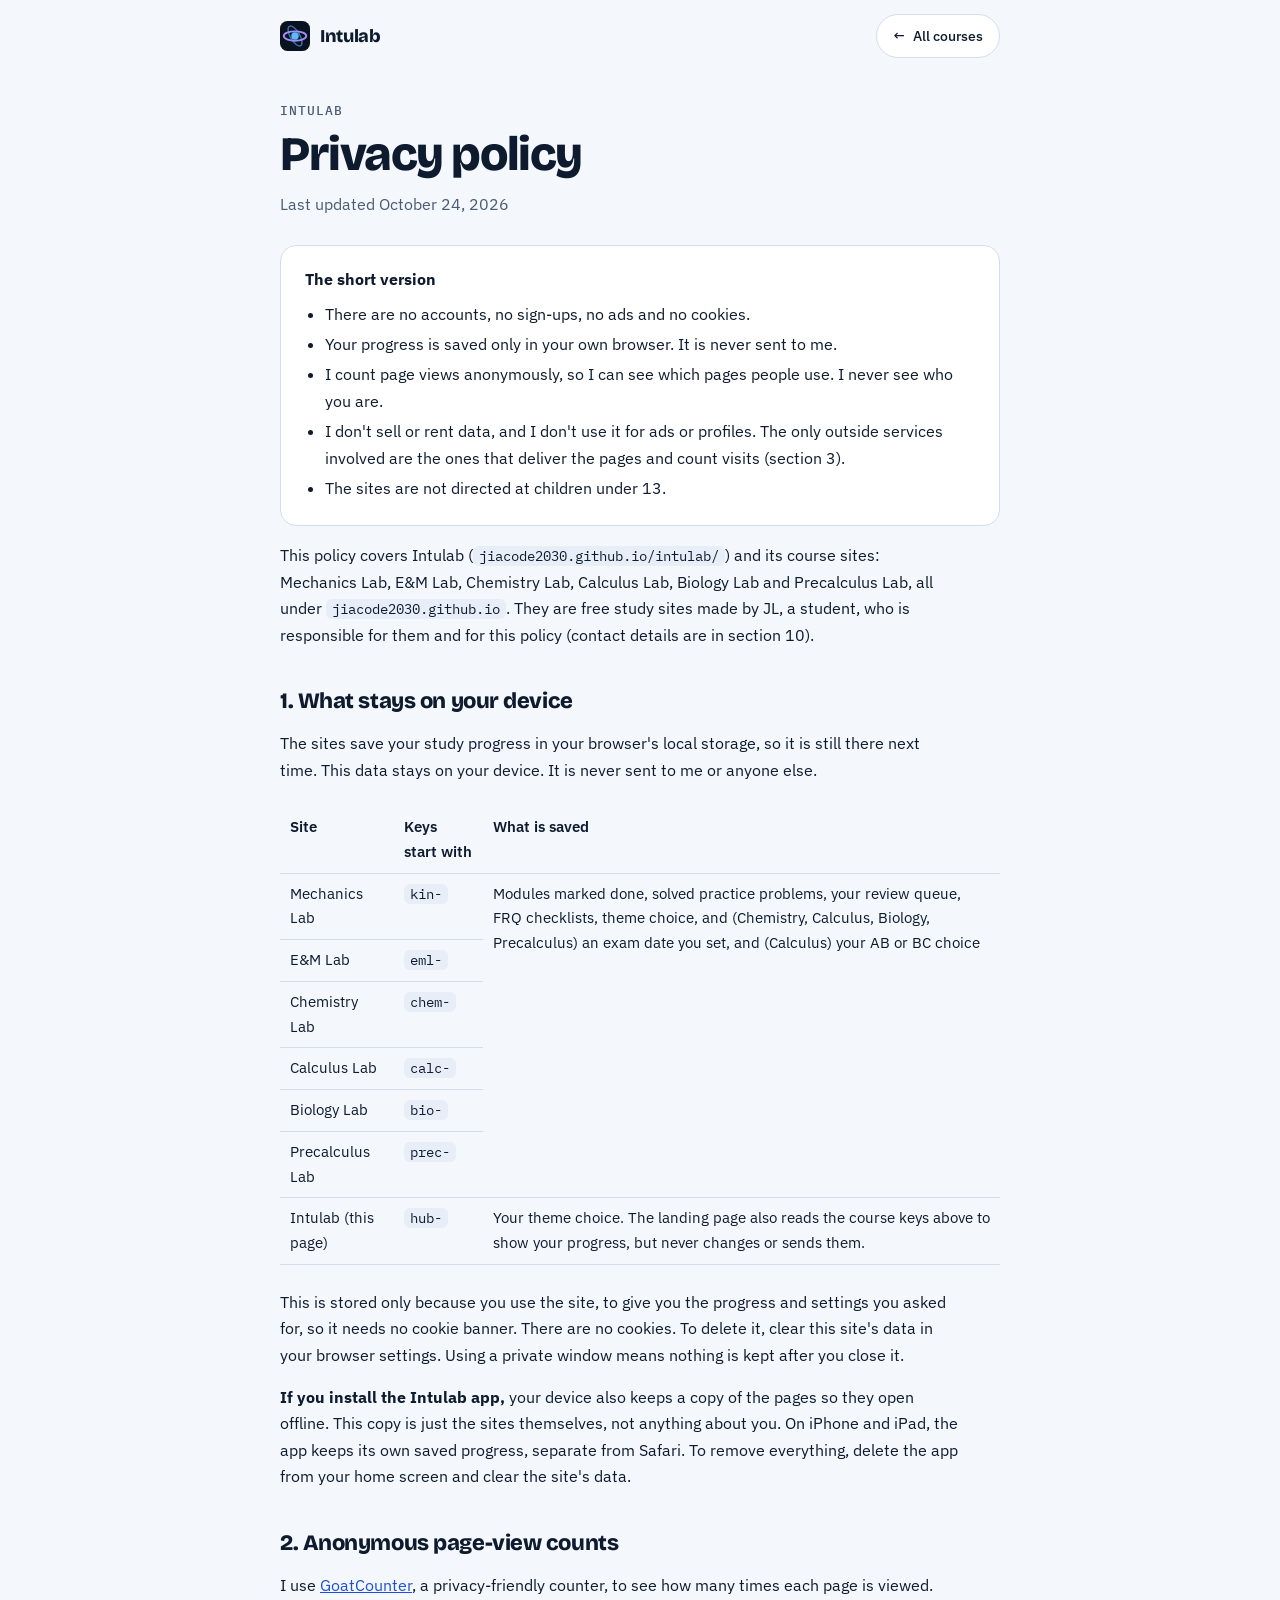
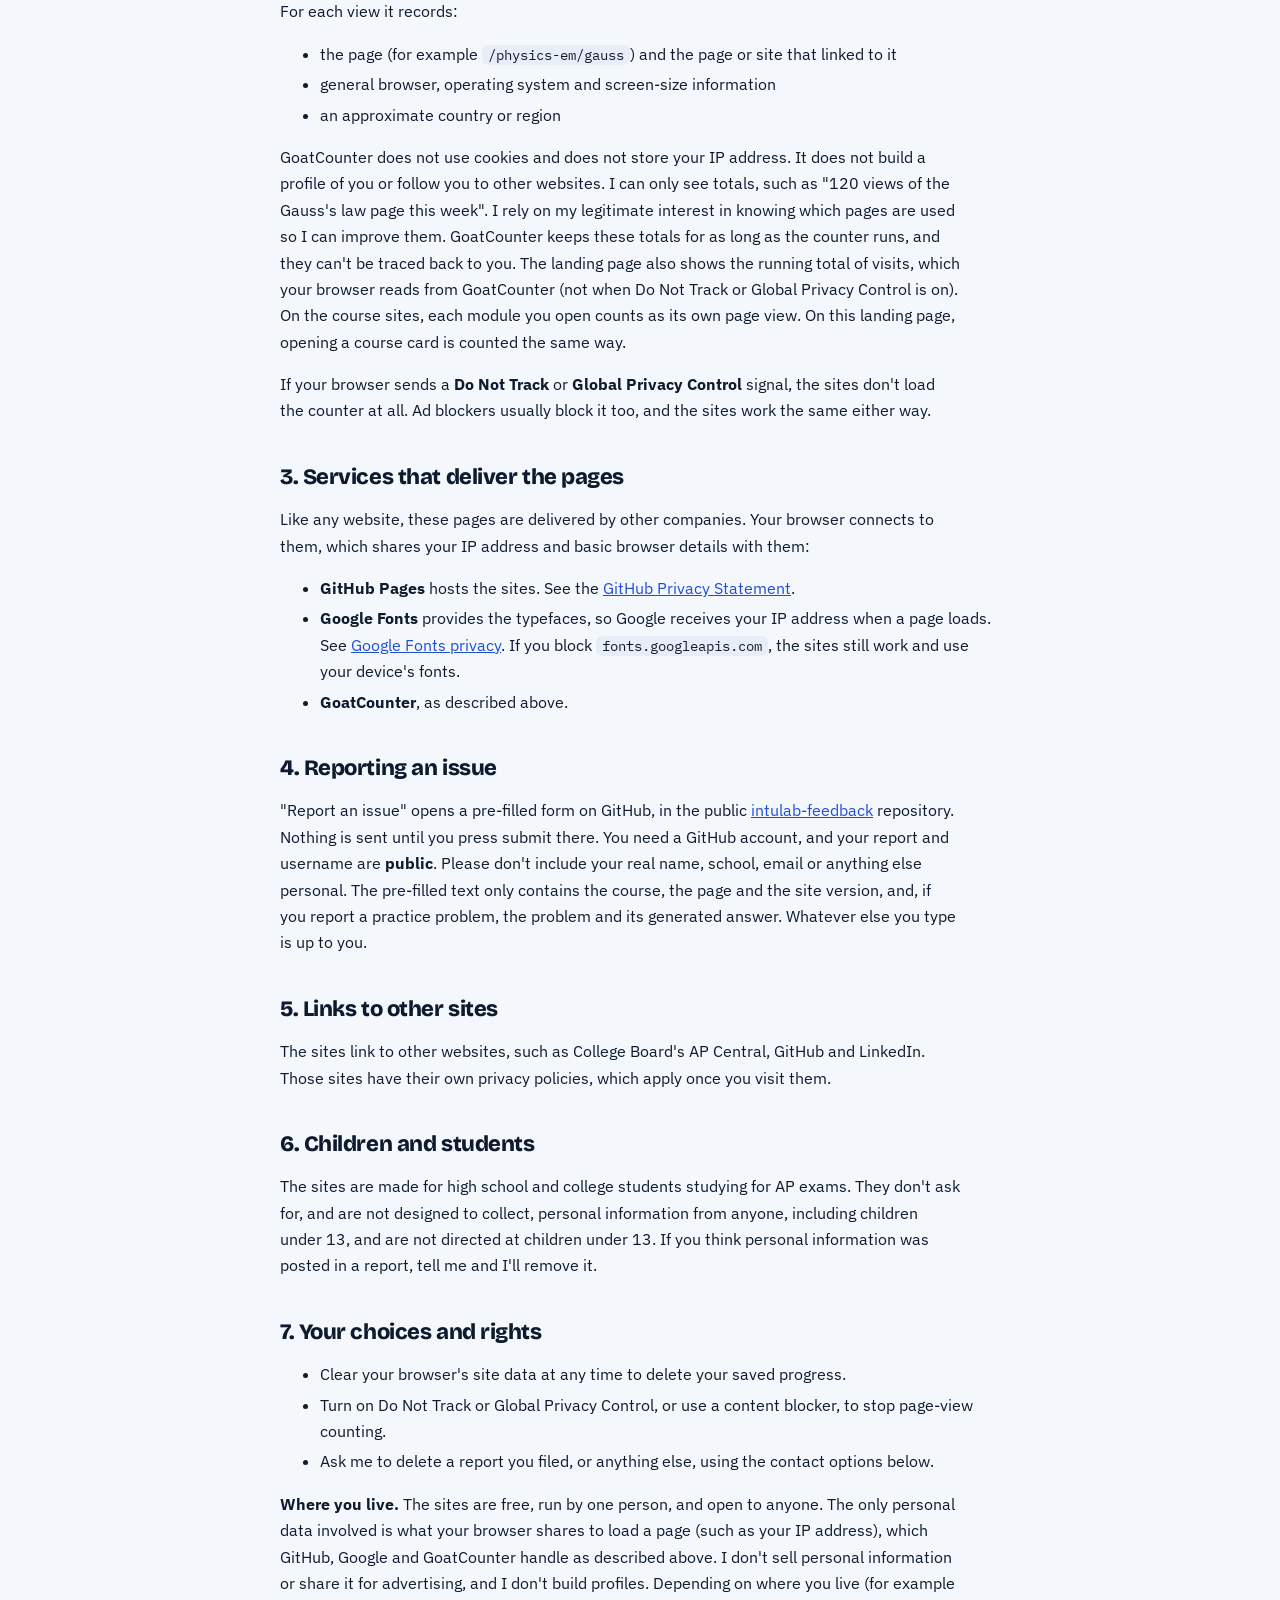
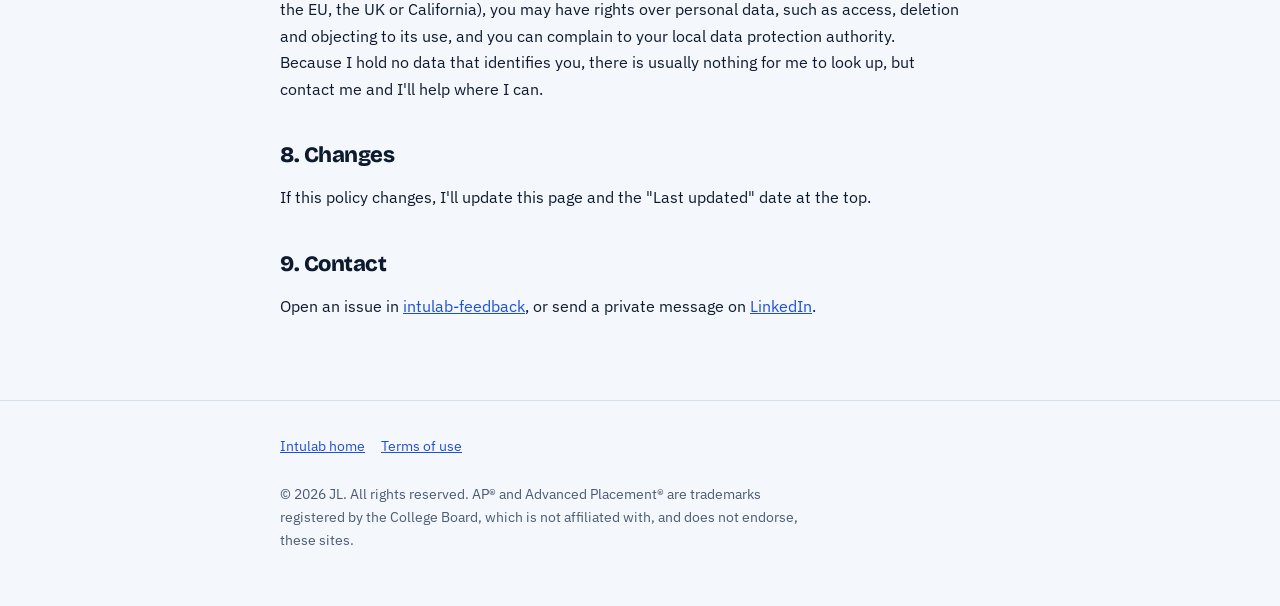
==== privacy.html @ 2ef08f92 "Privacy policy and terms: add Precalculus Lab, rights, retention, fonts note; fix heading-order test" ====
<!doctype html>
<html lang="en">
<head>
<meta charset="utf-8">
<meta name="viewport" content="width=device-width, initial-scale=1">
<title>Privacy policy · Intulab</title>
<meta name="description" content="How Intulab handles your data: no accounts, no cookies, no ads.">
<link rel="icon" href="data:image/svg+xml,%3Csvg xmlns='http://www.w3.org/2000/svg' viewBox='0 0 32 32'%3E%3Crect width='32' height='32' rx='8' fill='%230A1220'/%3E%3Ccircle cx='16' cy='16' r='4' fill='%235CB8FF'/%3E%3Cellipse cx='16' cy='16' rx='12' ry='5' fill='none' stroke='%23A78BFA' stroke-width='2'/%3E%3C/svg%3E">
<link rel="preconnect" href="https://fonts.googleapis.com">
<link rel="preconnect" href="https://fonts.gstatic.com" crossorigin>
<link rel="stylesheet" href="https://fonts.googleapis.com/css2?family=Bricolage+Grotesque:opsz,wght@12..96,800&family=IBM+Plex+Sans:wght@400;600&family=IBM+Plex+Mono:wght@500&display=swap">
<script>try{var t=localStorage.getItem('hub-theme');if(t==='light'||t==='dark')document.documentElement.setAttribute('data-theme',t);}catch(e){}</script>
<link rel="stylesheet" href="legal.css">
</head>
<body>
<header class="top"><div class="wrap">
  <a class="brand" href="./" aria-label="Intulab home">
    <svg width="30" height="30" viewBox="0 0 32 32" aria-hidden="true"><rect width="32" height="32" rx="8" fill="#0A1220"/><circle cx="16" cy="16" r="4" fill="#5CB8FF"/><ellipse cx="16" cy="16" rx="12" ry="5" fill="none" stroke="#A78BFA" stroke-width="2"/><ellipse cx="16" cy="16" rx="12" ry="5" fill="none" stroke="#5CB8FF" stroke-width="1.5" opacity=".6" transform="rotate(60 16 16)"/></svg>
    Intulab
  </a>
  <a class="back" href="./">← <span>All courses</span></a>
</div></header>

<main><div class="wrap">
  <p class="eyebrow">Intulab</p>
  <h1>Privacy policy</h1>
  <p class="updated">Last updated October 24, 2026</p>

  <div class="summary">
    <strong>The short version</strong>
    <ul>
      <li>There are no accounts, no sign-ups, no ads and no cookies.</li>
      <li>Your progress is saved only in your own browser. It is never sent to me.</li>
      <li>I count page views anonymously, so I can see which pages people use. I never see who you are.</li>
      <li>I don't sell or rent data, and I don't use it for ads or profiles. The only outside services involved are the ones that deliver the pages and count visits (section 3).</li>
      <li>The sites are not directed at children under 13.</li>
    </ul>
  </div>

  <p>This policy covers Intulab (<code>jiacode2030.github.io/intulab/</code>) and its course sites: Mechanics Lab, E&amp;M Lab, Chemistry Lab, Calculus Lab, Biology Lab and Precalculus Lab, all under <code>jiacode2030.github.io</code>. They are free study sites made by JL, a student, who is responsible for them and for this policy (contact details are in section 10).</p>

  <h2>1. What stays on your device</h2>
  <p>The sites save your study progress in your browser's local storage, so it is still there next time. This data stays on your device. It is never sent to me or anyone else.</p>
  <div class="tw"><table>
    <tr><th>Site</th><th>Keys start with</th><th>What is saved</th></tr>
    <tr><td>Mechanics Lab</td><td><code>kin-</code></td><td rowspan="6">Modules marked done, solved practice problems, your review queue, FRQ checklists, theme choice, and (Chemistry, Calculus, Biology, Precalculus) an exam date you set, and (Calculus) your AB or BC choice</td></tr>
    <tr><td>E&amp;M Lab</td><td><code>eml-</code></td></tr>
    <tr><td>Chemistry Lab</td><td><code>chem-</code></td></tr>
    <tr><td>Calculus Lab</td><td><code>calc-</code></td></tr>
    <tr><td>Biology Lab</td><td><code>bio-</code></td></tr>
    <tr><td>Precalculus Lab</td><td><code>prec-</code></td></tr>
    <tr><td>Intulab (this page)</td><td><code>hub-</code></td><td>Your theme choice. The landing page also reads the course keys above to show your progress, but never changes or sends them.</td></tr>
  </table></div>
  <p>This is stored only because you use the site, to give you the progress and settings you asked for, so it needs no cookie banner. There are no cookies. To delete it, clear this site's data in your browser settings. Using a private window means nothing is kept after you close it.</p>
  <p><strong>If you install the Intulab app,</strong> your device also keeps a copy of the pages so they open offline. This copy is just the sites themselves, not anything about you. On iPhone and iPad, the app keeps its own saved progress, separate from Safari. To remove everything, delete the app from your home screen and clear the site's data.</p>

  <h2>2. Anonymous page-view counts</h2>
  <p>I use <a href="https://www.goatcounter.com" rel="noopener">GoatCounter</a>, a privacy-friendly counter, to see how many times each page is viewed. For each view it records:</p>
  <ul>
    <li>the page (for example <code>/physics-em/gauss</code>) and the page or site that linked to it</li>
    <li>general browser, operating system and screen-size information</li>
    <li>an approximate country or region</li>
  </ul>
  <p>GoatCounter does not use cookies and does not store your IP address. It does not build a profile of you or follow you to other websites. I can only see totals, such as "120 views of the Gauss's law page this week". I rely on my legitimate interest in knowing which pages are used so I can improve them. GoatCounter keeps these totals for as long as the counter runs, and they can't be traced back to you. The landing page also shows the running total of visits, which your browser reads from GoatCounter (not when Do Not Track or Global Privacy Control is on). On the course sites, each module you open counts as its own page view. On this landing page, opening a course card is counted the same way.</p>
  <p>If your browser sends a <strong>Do Not Track</strong> or <strong>Global Privacy Control</strong> signal, the sites don't load the counter at all. Ad blockers usually block it too, and the sites work the same either way.</p>

  <h2>3. Services that deliver the pages</h2>
  <p>Like any website, these pages are delivered by other companies. Your browser connects to them, which shares your IP address and basic browser details with them:</p>
  <ul>
    <li><strong>GitHub Pages</strong> hosts the sites. See the <a href="https://docs.github.com/en/site-policy/privacy-policies/github-general-privacy-statement" rel="noopener">GitHub Privacy Statement</a>.</li>
    <li><strong>Google Fonts</strong> provides the typefaces, so Google receives your IP address when a page loads. See <a href="https://developers.google.com/fonts/faq/privacy" rel="noopener">Google Fonts privacy</a>. If you block <code>fonts.googleapis.com</code>, the sites still work and use your device's fonts.</li>
    <li><strong>GoatCounter</strong>, as described above.</li>
  </ul>

  <h2>4. Reporting an issue</h2>
  <p>"Report an issue" opens a pre-filled form on GitHub, in the public <a href="https://github.com/jiacode2030/intulab-feedback" rel="noopener">intulab-feedback</a> repository. Nothing is sent until you press submit there. You need a GitHub account, and your report and username are <strong>public</strong>. Please don't include your real name, school, email or anything else personal. The pre-filled text only contains the course, the page and the site version, and, if you report a practice problem, the problem and its generated answer. Whatever else you type is up to you.</p>

  <h2>5. Links to other sites</h2>
  <p>The sites link to other websites, such as College Board's AP Central, GitHub and LinkedIn. Those sites have their own privacy policies, which apply once you visit them.</p>

  <h2>6. Children and students</h2>
  <p>The sites are made for high school and college students studying for AP exams. They don't ask for, and are not designed to collect, personal information from anyone, including children under 13, and are not directed at children under 13. If you think personal information was posted in a report, tell me and I'll remove it.</p>

  <h2>7. Your choices and rights</h2>
  <ul>
    <li>Clear your browser's site data at any time to delete your saved progress.</li>
    <li>Turn on Do Not Track or Global Privacy Control, or use a content blocker, to stop page-view counting.</li>
    <li>Ask me to delete a report you filed, or anything else, using the contact options below.</li>
  </ul>
  <p><strong>Where you live.</strong> The sites are free, run by one person, and open to anyone. The only personal data involved is what your browser shares to load a page (such as your IP address), which GitHub, Google and GoatCounter handle as described above. I don't sell personal information or share it for advertising, and I don't build profiles. Depending on where you live (for example the EU, the UK or California), you may have rights over personal data, such as access, deletion and objecting to its use, and you can complain to your local data protection authority. Because I hold no data that identifies you, there is usually nothing for me to look up, but contact me and I'll help where I can.</p>

  <h2>8. Changes</h2>
  <p>If this policy changes, I'll update this page and the "Last updated" date at the top.</p>

  <h2>9. Contact</h2>
  <p>Open an issue in <a href="https://github.com/jiacode2030/intulab-feedback/issues/new/choose" rel="noopener">intulab-feedback</a>, or send a private message on <a href="https://www.linkedin.com/in/jiarui-li2030" rel="noopener">LinkedIn</a>.</p>
</div></main>

<footer><div class="wrap">
  <a href="./">Intulab home</a><a href="terms.html">Terms of use</a>
  <p>© 2026 JL. All rights reserved. AP® and Advanced Placement® are trademarks registered by the College Board, which is not affiliated with, and does not endorse, these sites.</p>
</div></footer>
</body>
</html>
---- legal.css ----
/* Shared styles for privacy.html and terms.html (same tokens as index.html). */
:root{
  --bg:#F4F7FC; --surface:#FFFFFF; --sunk:#E8EEF7; --ink:#0E1B2E; --muted:#4A5B73; --line:#D4DEEB;
  --brand:#1F4FD6; --focus:#1F4FD6;
  --f-display:"Bricolage Grotesque","Avenir Next",system-ui,sans-serif;
  --f-body:"IBM Plex Sans",system-ui,-apple-system,"Segoe UI",sans-serif;
  --f-mono:"IBM Plex Mono",ui-monospace,"SF Mono",Menlo,monospace;
  color-scheme:light;
}
@media (prefers-color-scheme: dark){
  :root:not([data-theme="light"]){
    --bg:#0A1220; --surface:#101A2C; --sunk:#16223A; --ink:#E4ECF7; --muted:#9AACC5; --line:#22324D;
    --brand:#5CB8FF; --focus:#7CC7FF; color-scheme:dark;
  }
}
:root[data-theme="dark"]{
  --bg:#0A1220; --surface:#101A2C; --sunk:#16223A; --ink:#E4ECF7; --muted:#9AACC5; --line:#22324D;
  --brand:#5CB8FF; --focus:#7CC7FF; color-scheme:dark;
}
*,*::before,*::after{box-sizing:border-box}
html{-webkit-text-size-adjust:100%}
body{margin:0;background:var(--bg);color:var(--ink);font:16px/1.65 var(--f-body);overflow-x:hidden}
:focus-visible{outline:3px solid var(--focus);outline-offset:3px;border-radius:6px}
.wrap{max-width:760px;margin:0 auto;padding:0 20px}
.top .wrap{display:flex;align-items:center;justify-content:space-between;gap:12px;min-height:72px}
.brand{display:flex;align-items:center;gap:10px;font:800 18px/1 var(--f-display);letter-spacing:-.02em;text-decoration:none;color:inherit;min-height:44px}
.back{display:inline-flex;align-items:center;gap:8px;min-height:44px;padding:0 16px;border:1px solid var(--line);border-radius:999px;background:var(--surface);color:var(--ink);font:500 14px/1 var(--f-body);text-decoration:none}
.back:hover{border-color:var(--brand)}
main{padding:32px 0 64px}
.eyebrow{font:500 12.5px/1 var(--f-mono);letter-spacing:.08em;text-transform:uppercase;color:var(--muted);margin:0 0 12px}
h1{font:800 clamp(34px,6vw,48px)/1.05 var(--f-display);letter-spacing:-.03em;margin:0 0 12px}
h2{font:800 22px/1.2 var(--f-display);letter-spacing:-.02em;margin:40px 0 8px}
.updated{color:var(--muted);margin:0 0 28px}
.summary{background:var(--surface);border:1px solid var(--line);border-radius:16px;padding:20px 24px;margin:0 0 8px}
.summary ul{margin:8px 0 0;padding-left:20px}
p,li{max-width:68ch}
li{margin:4px 0}
a{color:var(--brand)}
code{font:14px var(--f-mono);background:var(--sunk);padding:1px 6px;border-radius:6px}
table{border-collapse:collapse;width:100%;font-size:15px;margin:8px 0}
th,td{text-align:left;padding:8px 10px;border-bottom:1px solid var(--line);vertical-align:top}
th{font-weight:600}
.tw{overflow-x:auto}
footer{border-top:1px solid var(--line);padding:24px 0 40px;color:var(--muted);font-size:14px}
footer a{display:inline-flex;align-items:center;min-height:44px;margin-right:16px}
@media (max-width:560px){.wrap{padding:0 16px}.back span{display:none}}
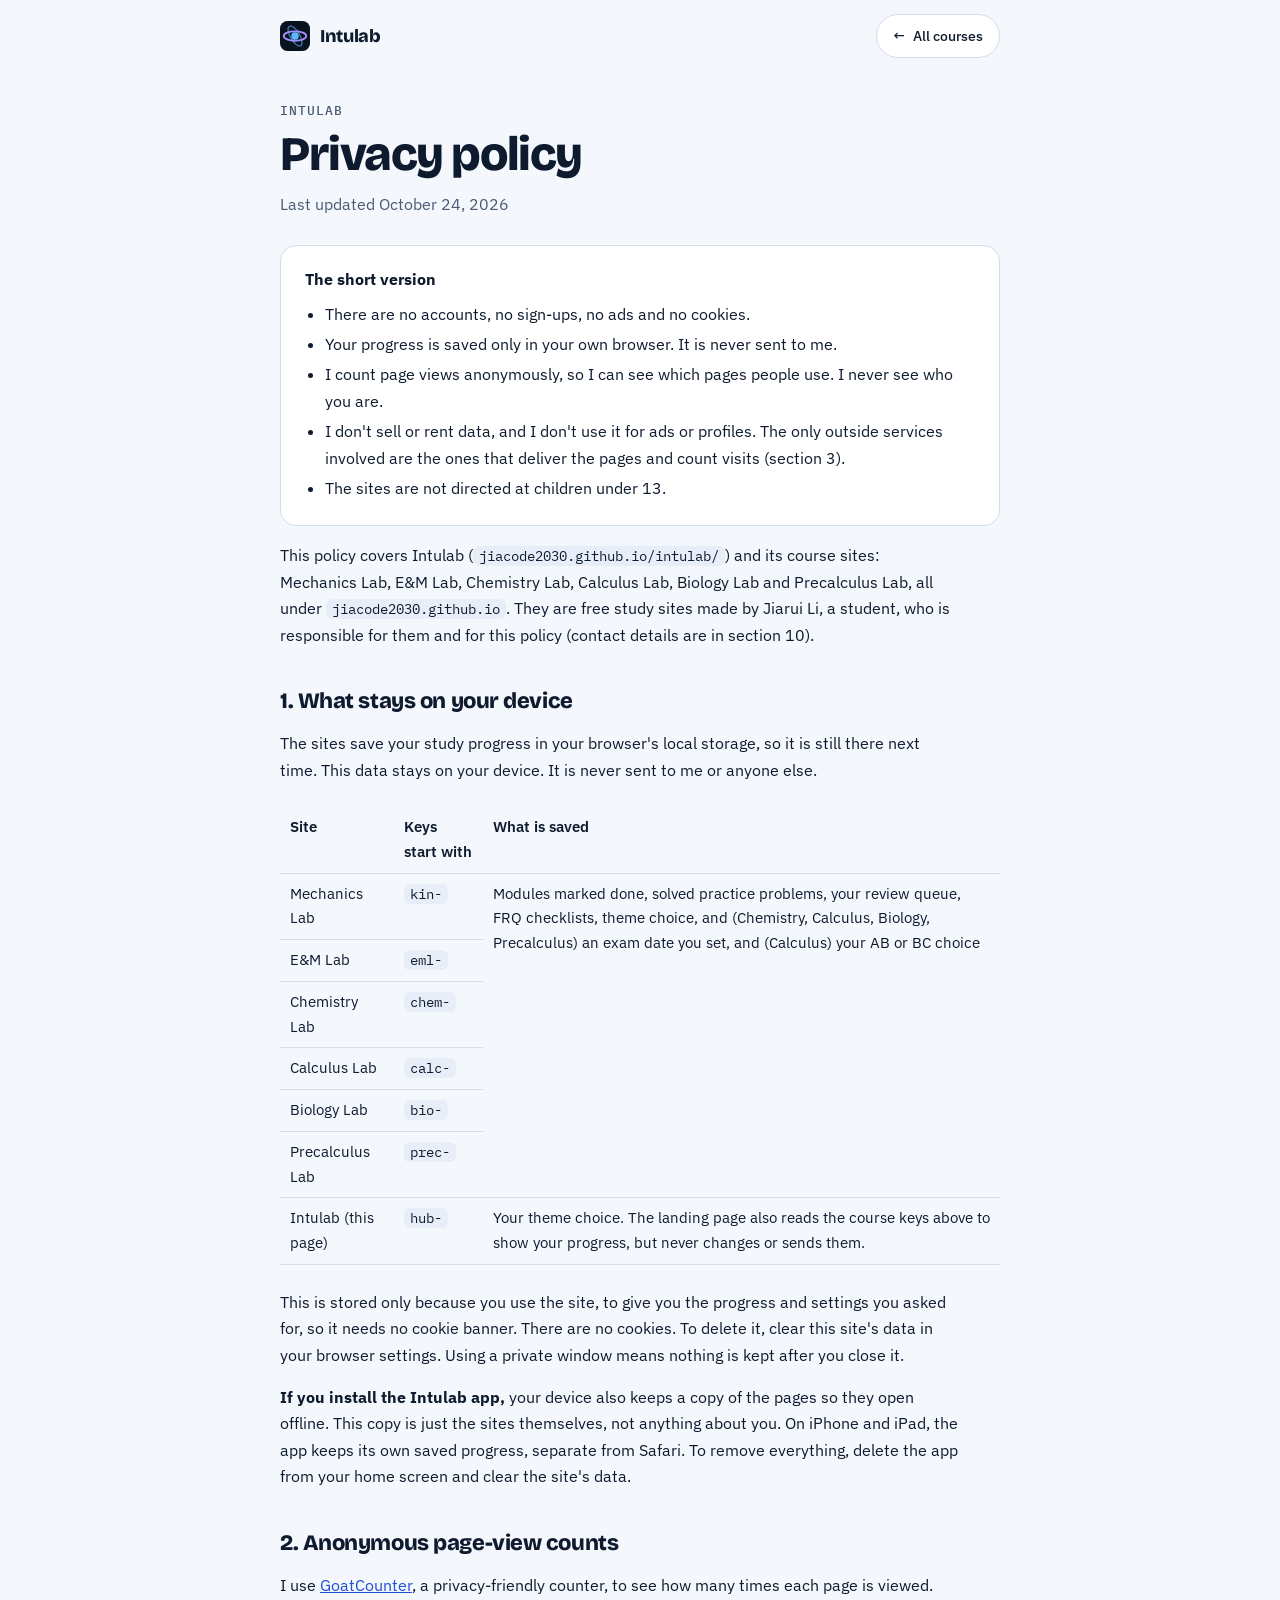
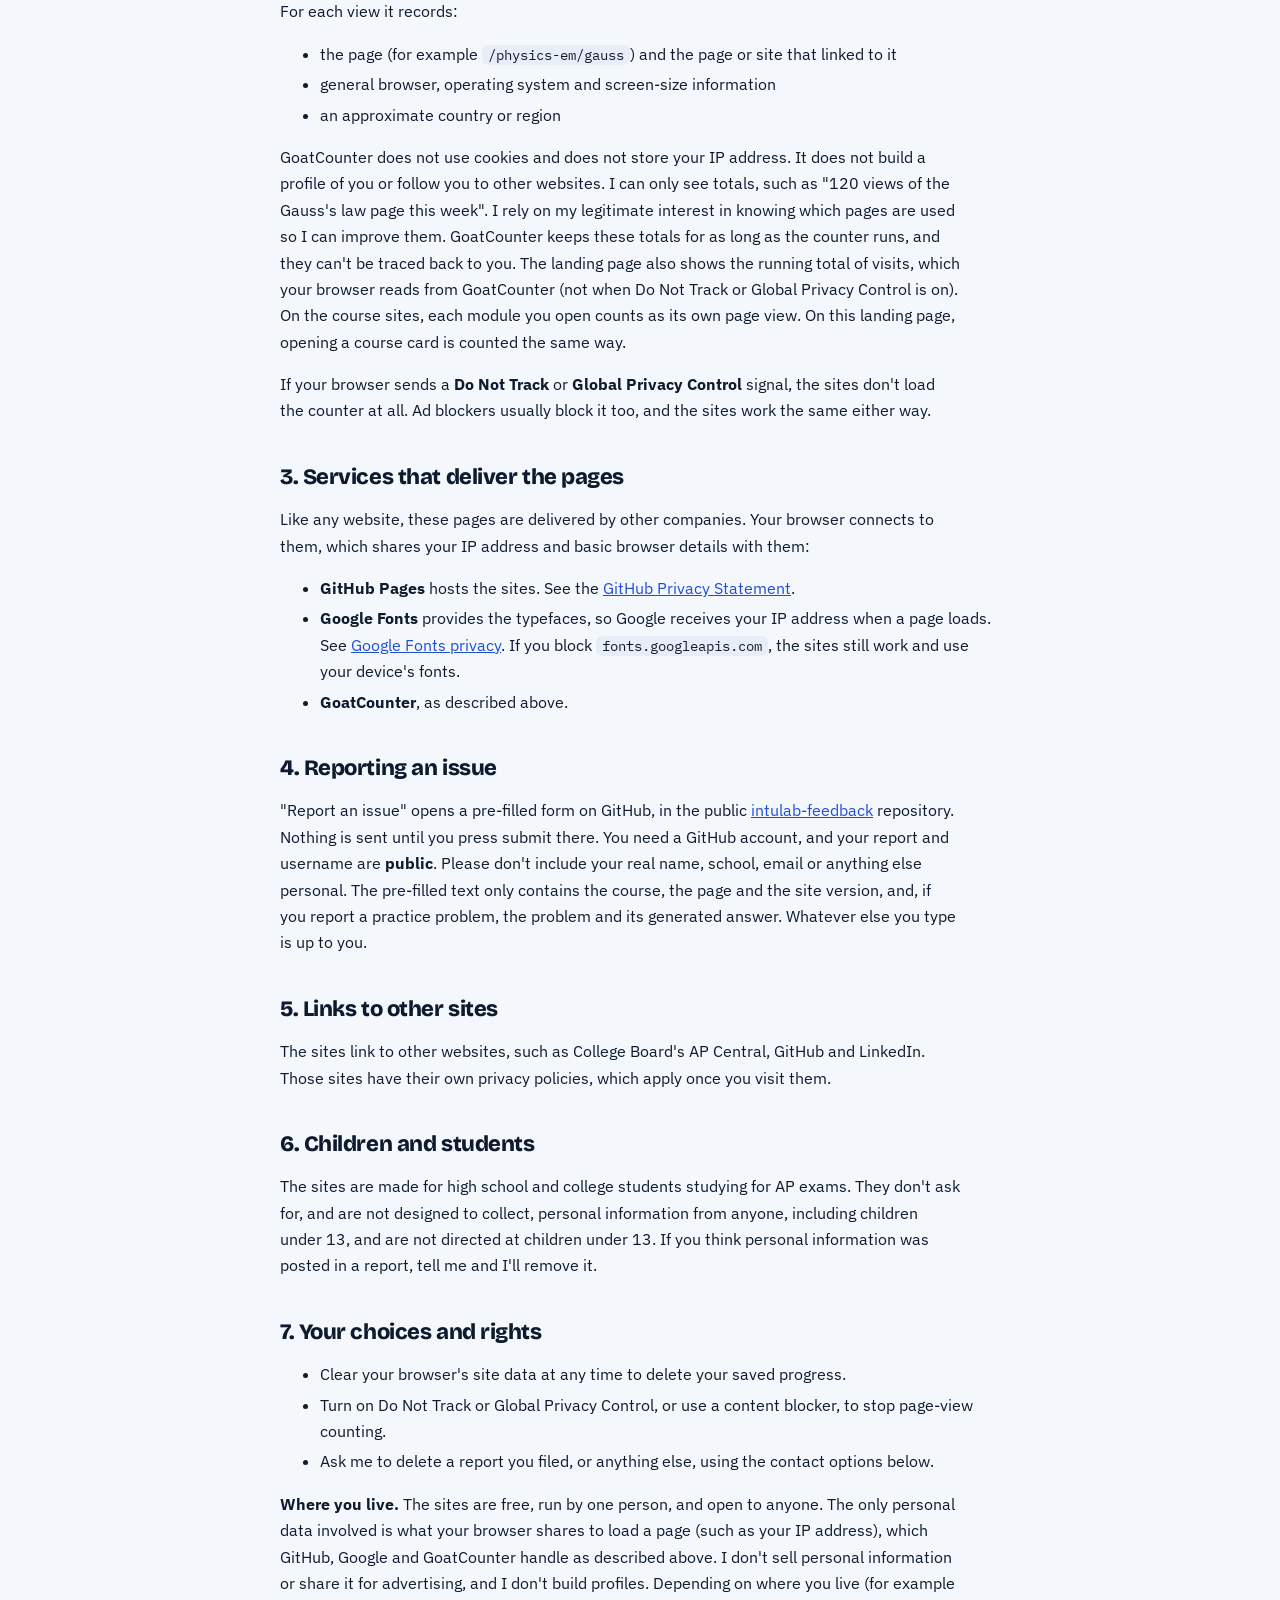
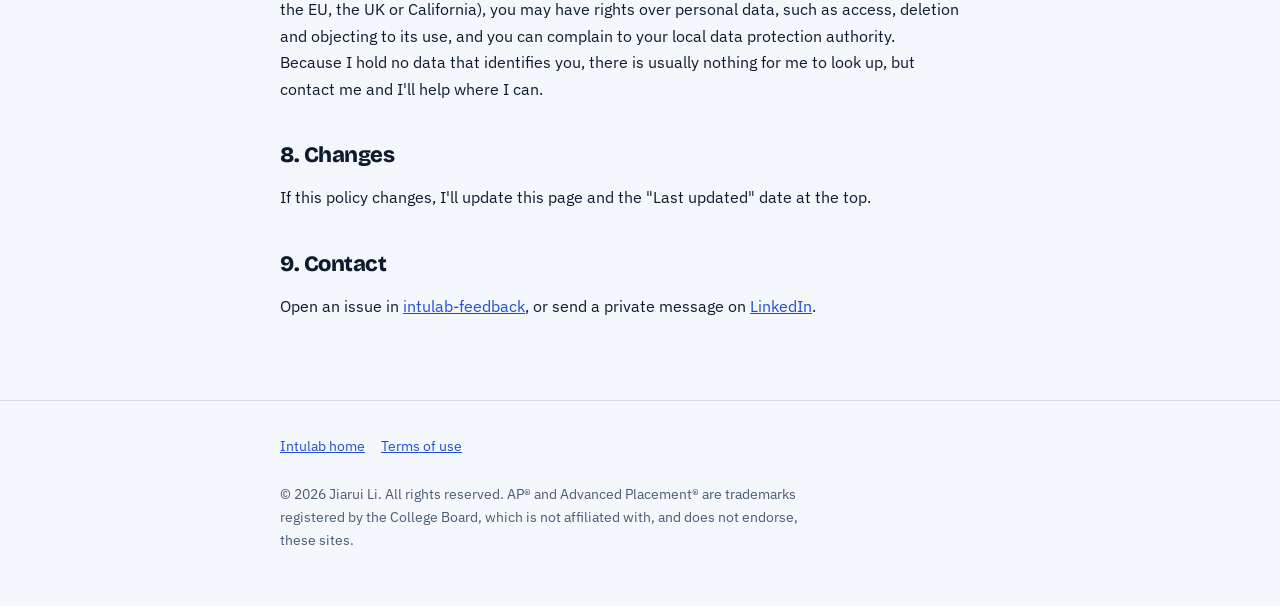
==== commit bc24b23f: "Credit line: Built by Jiarui Li · Princeton Class of 2030 · a student project Use the full name in t" ====
--- a/privacy.html
+++ b/privacy.html
@@ -37,7 +37,7 @@
     </ul>
   </div>
 
-  <p>This policy covers Intulab (<code>jiacode2030.github.io/intulab/</code>) and its course sites: Mechanics Lab, E&amp;M Lab, Chemistry Lab, Calculus Lab, Biology Lab and Precalculus Lab, all under <code>jiacode2030.github.io</code>. They are free study sites made by JL, a student, who is responsible for them and for this policy (contact details are in section 10).</p>
+  <p>This policy covers Intulab (<code>jiacode2030.github.io/intulab/</code>) and its course sites: Mechanics Lab, E&amp;M Lab, Chemistry Lab, Calculus Lab, Biology Lab and Precalculus Lab, all under <code>jiacode2030.github.io</code>. They are free study sites made by Jiarui Li, a student, who is responsible for them and for this policy (contact details are in section 10).</p>
 
   <h2>1. What stays on your device</h2>
   <p>The sites save your study progress in your browser's local storage, so it is still there next time. This data stays on your device. It is never sent to me or anyone else.</p>
@@ -98,7 +98,7 @@
 
 <footer><div class="wrap">
   <a href="./">Intulab home</a><a href="terms.html">Terms of use</a>
-  <p>© 2026 JL. All rights reserved. AP® and Advanced Placement® are trademarks registered by the College Board, which is not affiliated with, and does not endorse, these sites.</p>
+  <p>© 2026 Jiarui Li. All rights reserved. AP® and Advanced Placement® are trademarks registered by the College Board, which is not affiliated with, and does not endorse, these sites.</p>
 </div></footer>
 </body>
 </html>
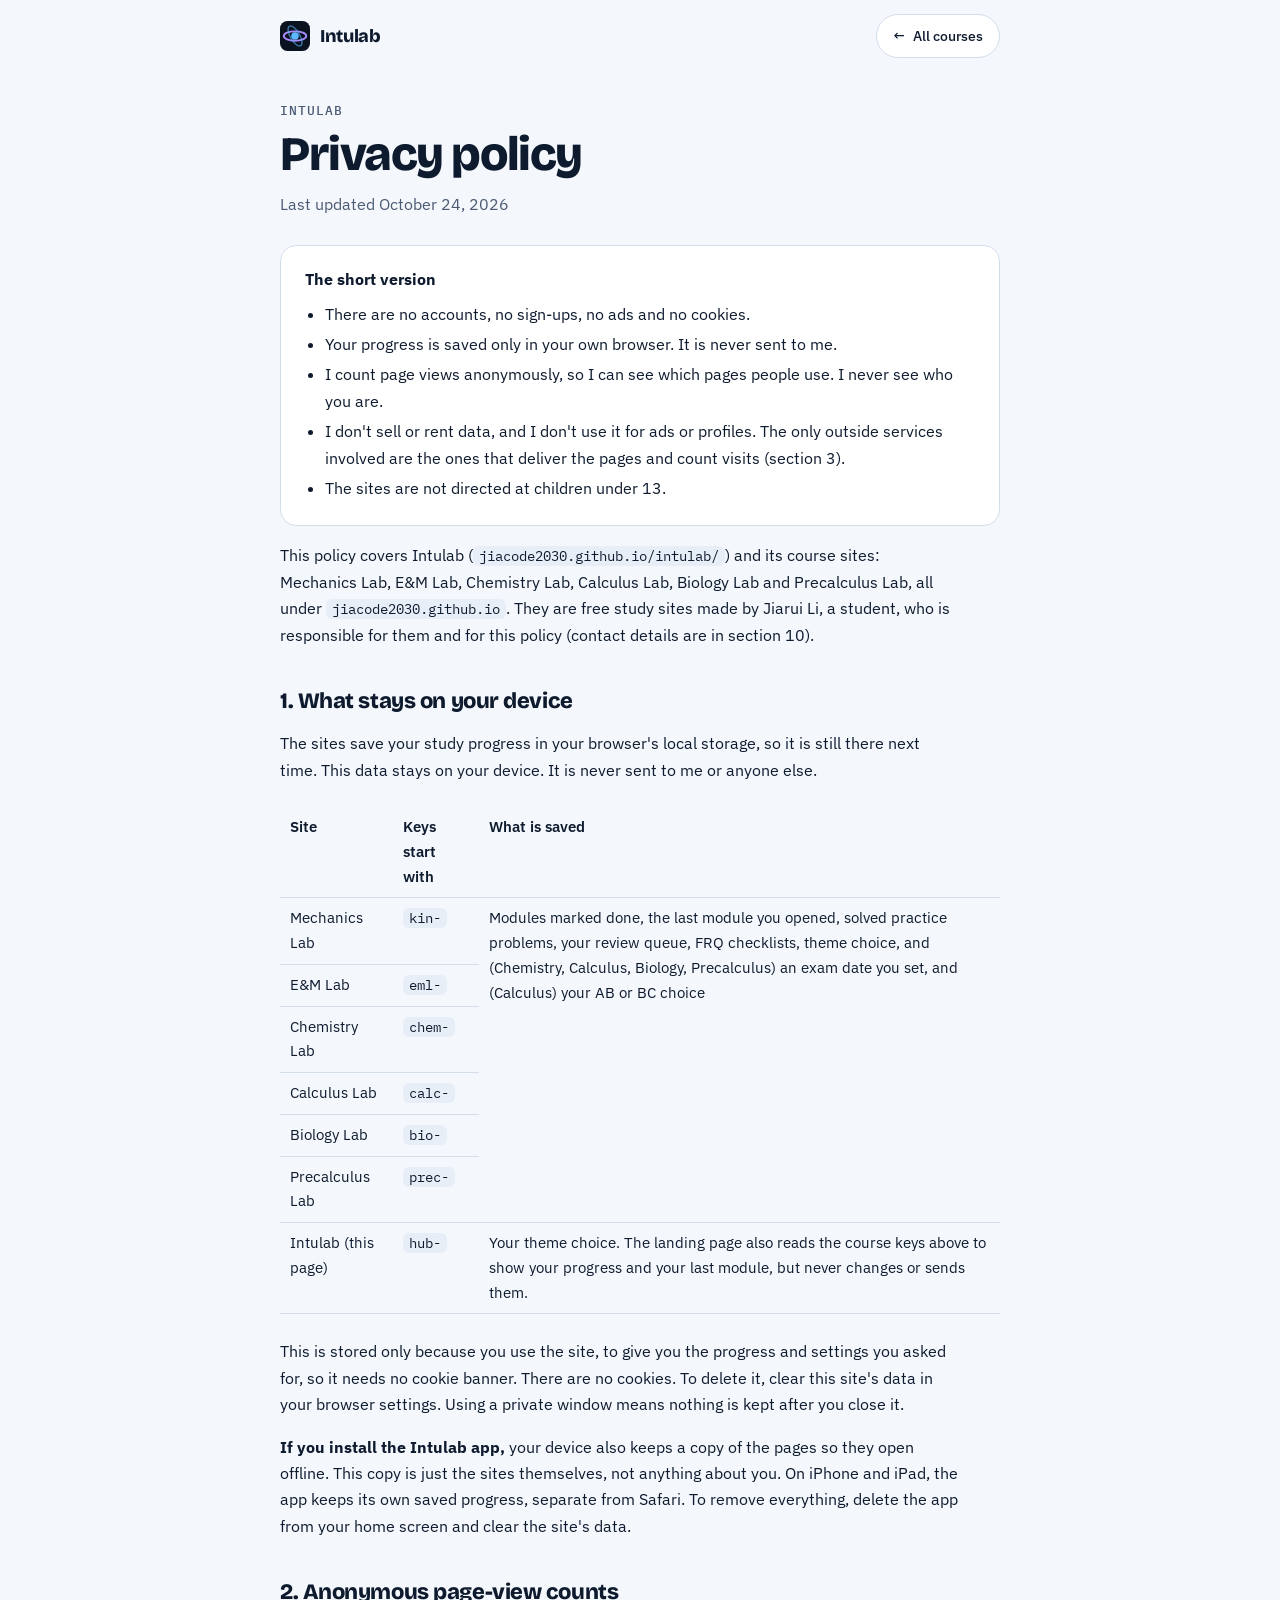
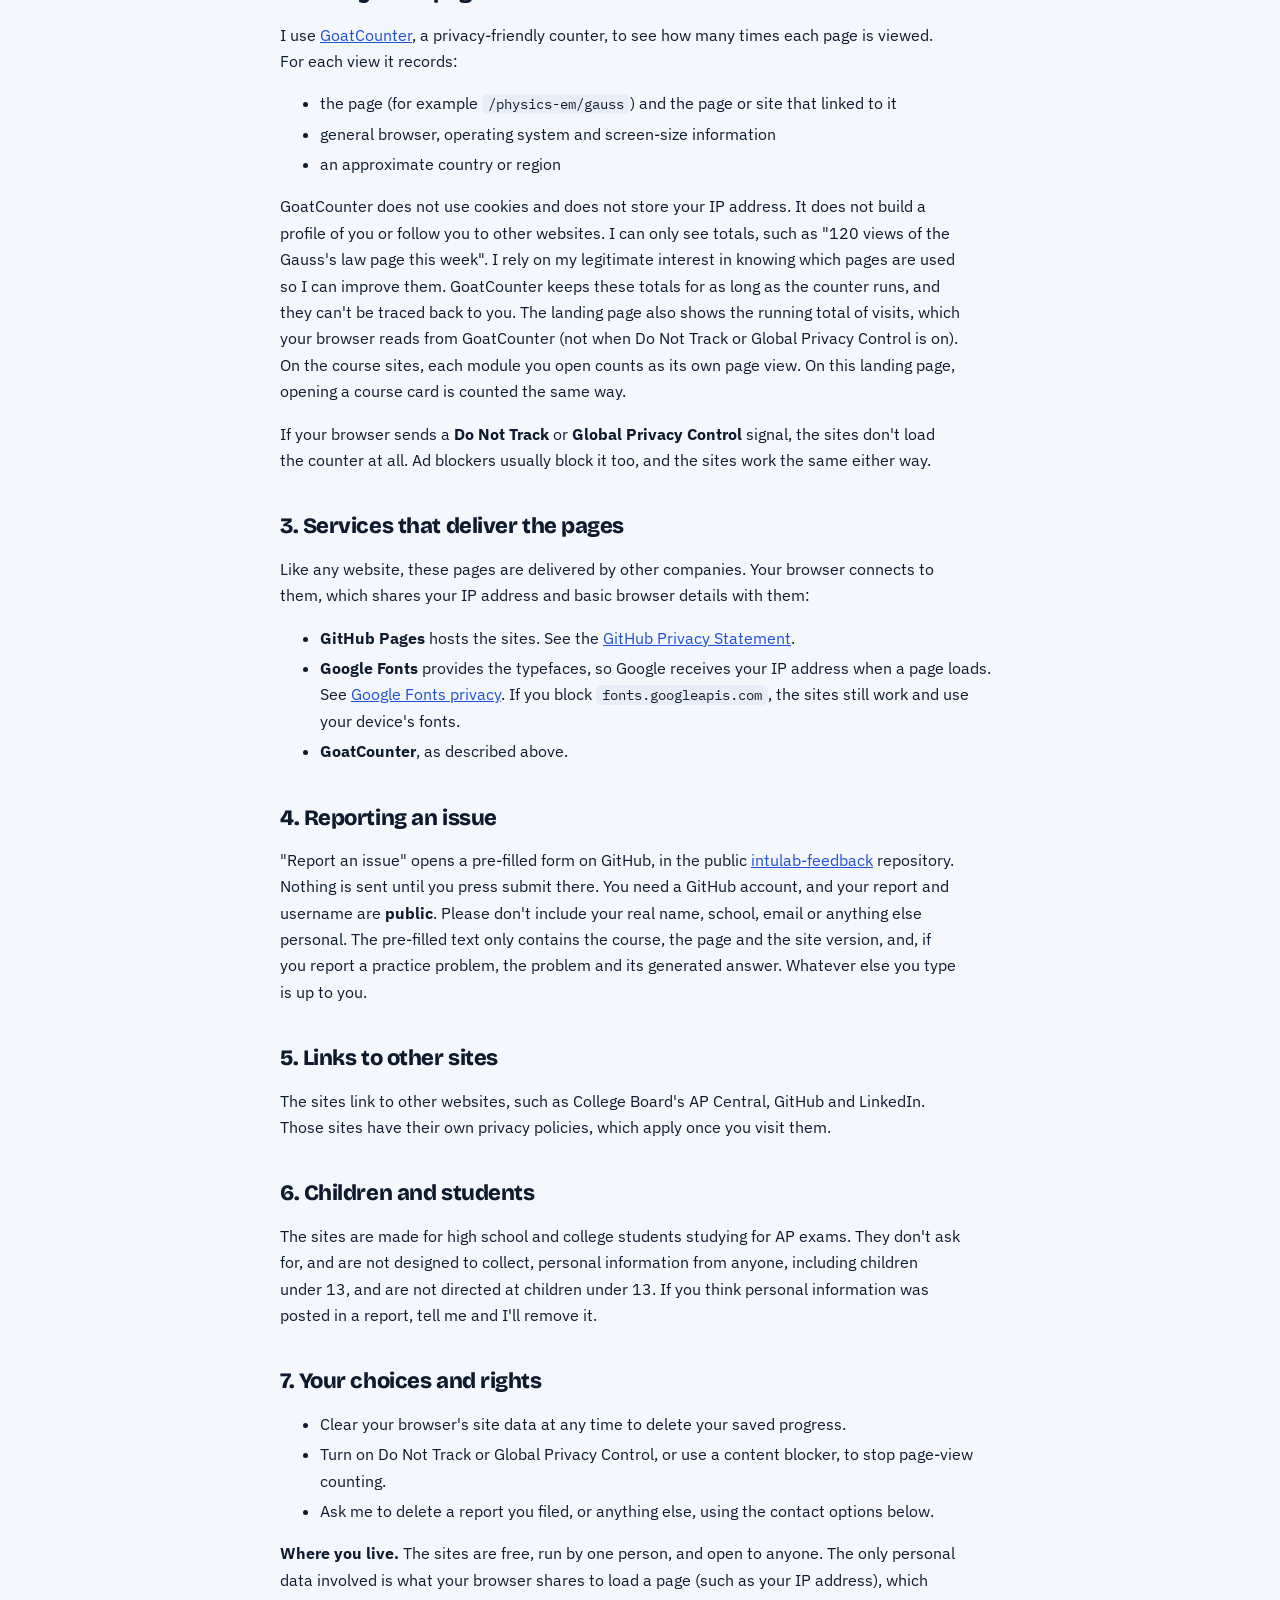
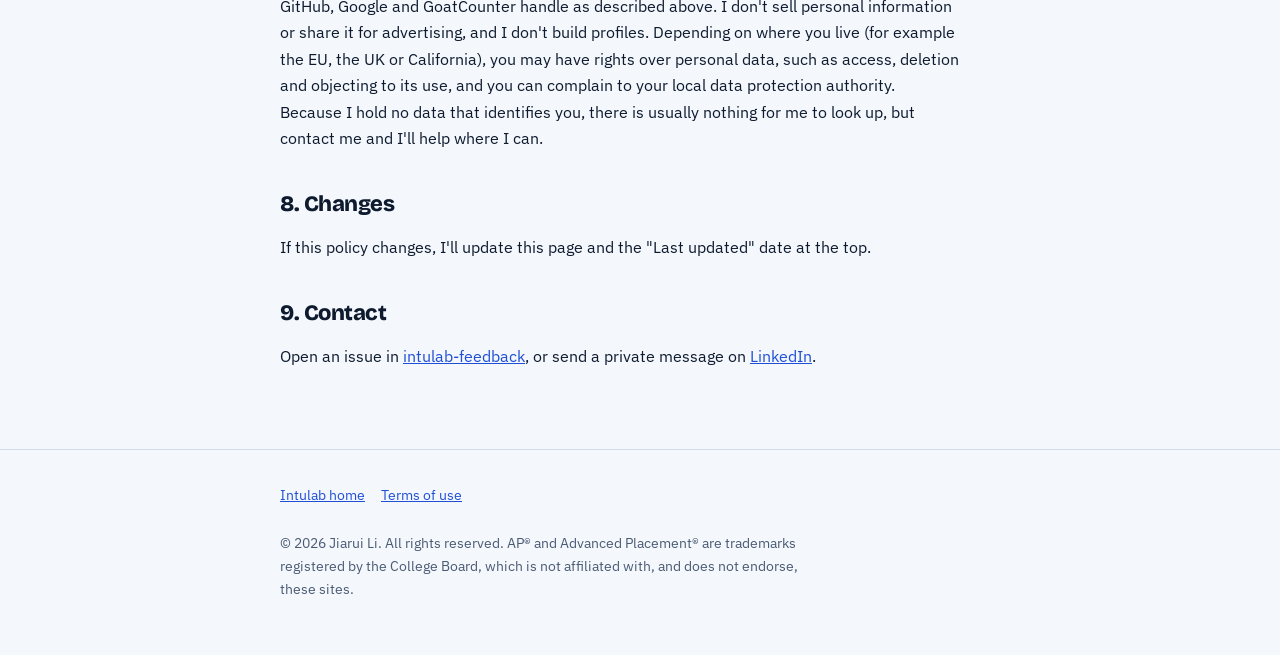
==== commit a38411e3: "UX pack: Continue button, demo before fine print on phones, quiet Reference button, reading progress" ====
--- a/privacy.html
+++ b/privacy.html
@@ -43,13 +43,13 @@
   <p>The sites save your study progress in your browser's local storage, so it is still there next time. This data stays on your device. It is never sent to me or anyone else.</p>
   <div class="tw"><table>
     <tr><th>Site</th><th>Keys start with</th><th>What is saved</th></tr>
-    <tr><td>Mechanics Lab</td><td><code>kin-</code></td><td rowspan="6">Modules marked done, solved practice problems, your review queue, FRQ checklists, theme choice, and (Chemistry, Calculus, Biology, Precalculus) an exam date you set, and (Calculus) your AB or BC choice</td></tr>
+    <tr><td>Mechanics Lab</td><td><code>kin-</code></td><td rowspan="6">Modules marked done, the last module you opened, solved practice problems, your review queue, FRQ checklists, theme choice, and (Chemistry, Calculus, Biology, Precalculus) an exam date you set, and (Calculus) your AB or BC choice</td></tr>
     <tr><td>E&amp;M Lab</td><td><code>eml-</code></td></tr>
     <tr><td>Chemistry Lab</td><td><code>chem-</code></td></tr>
     <tr><td>Calculus Lab</td><td><code>calc-</code></td></tr>
     <tr><td>Biology Lab</td><td><code>bio-</code></td></tr>
     <tr><td>Precalculus Lab</td><td><code>prec-</code></td></tr>
-    <tr><td>Intulab (this page)</td><td><code>hub-</code></td><td>Your theme choice. The landing page also reads the course keys above to show your progress, but never changes or sends them.</td></tr>
+    <tr><td>Intulab (this page)</td><td><code>hub-</code></td><td>Your theme choice. The landing page also reads the course keys above to show your progress and your last module, but never changes or sends them.</td></tr>
   </table></div>
   <p>This is stored only because you use the site, to give you the progress and settings you asked for, so it needs no cookie banner. There are no cookies. To delete it, clear this site's data in your browser settings. Using a private window means nothing is kept after you close it.</p>
   <p><strong>If you install the Intulab app,</strong> your device also keeps a copy of the pages so they open offline. This copy is just the sites themselves, not anything about you. On iPhone and iPad, the app keeps its own saved progress, separate from Safari. To remove everything, delete the app from your home screen and clear the site's data.</p>
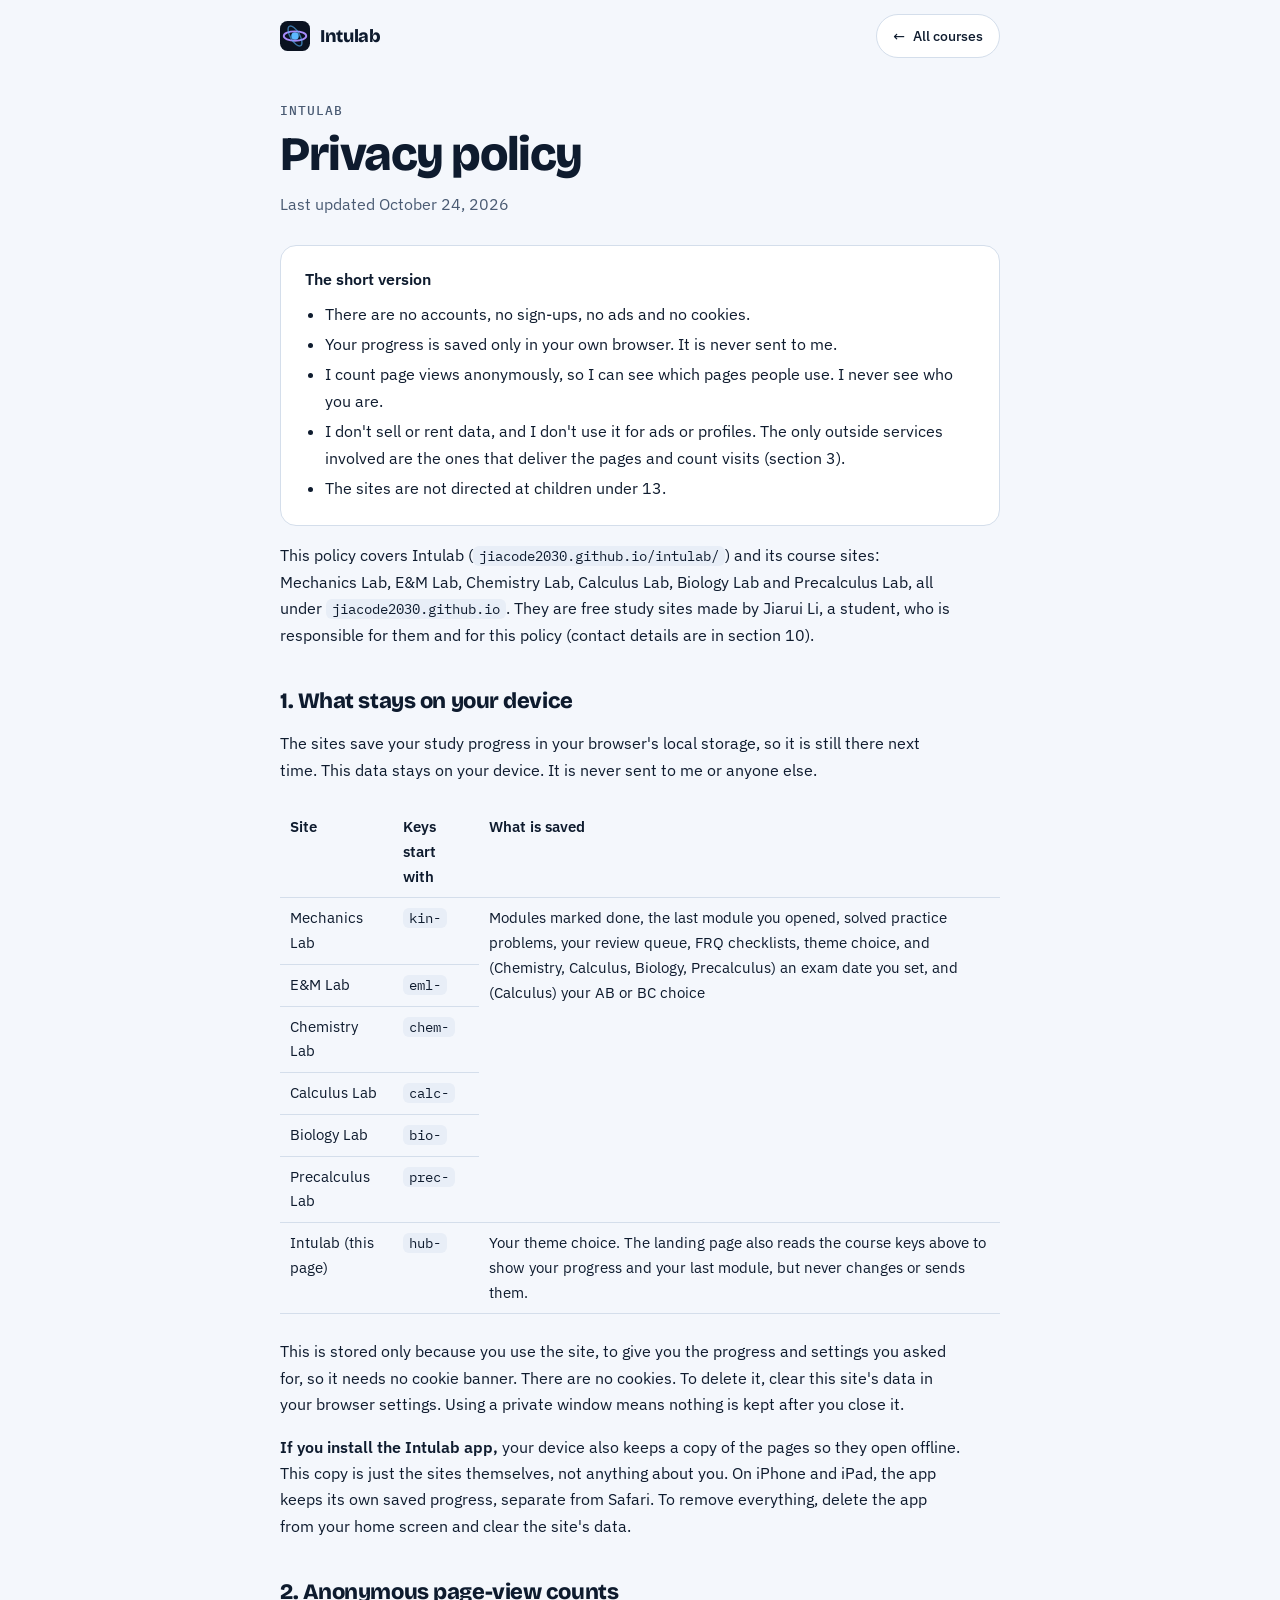
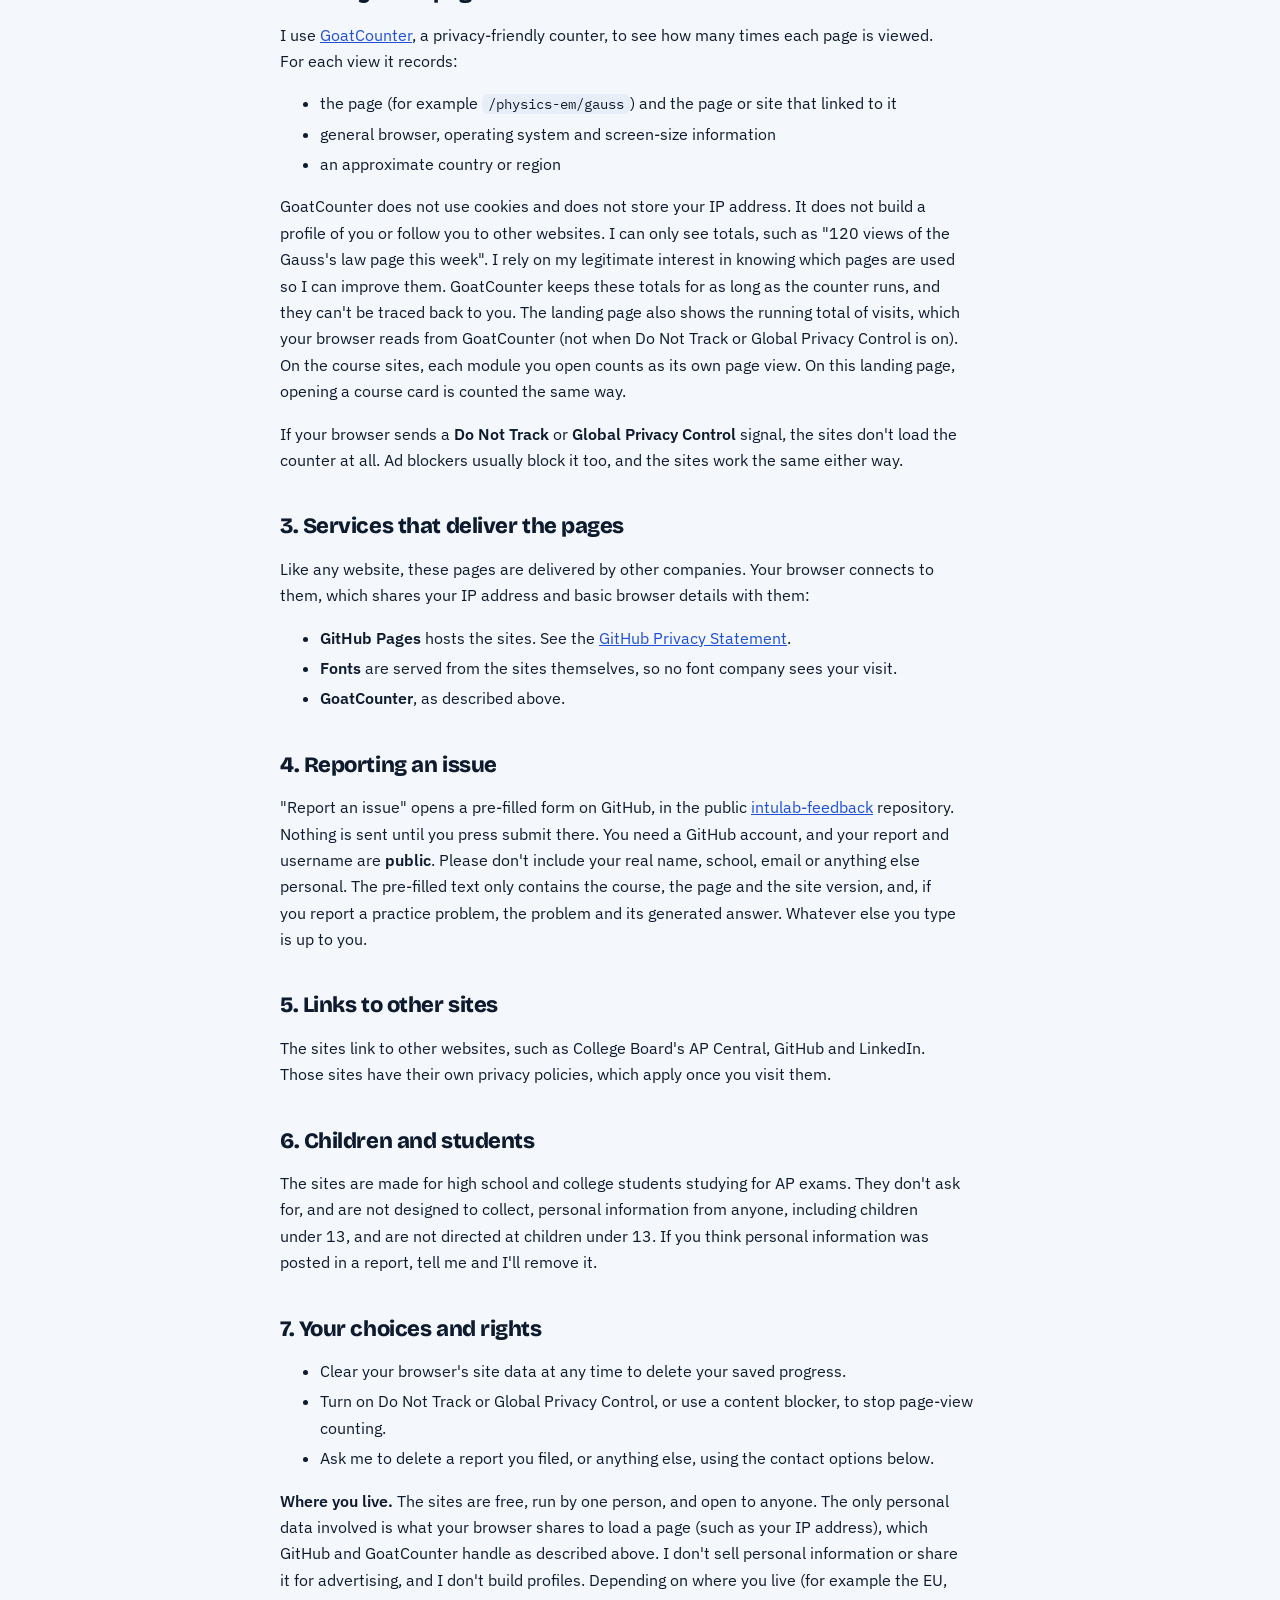
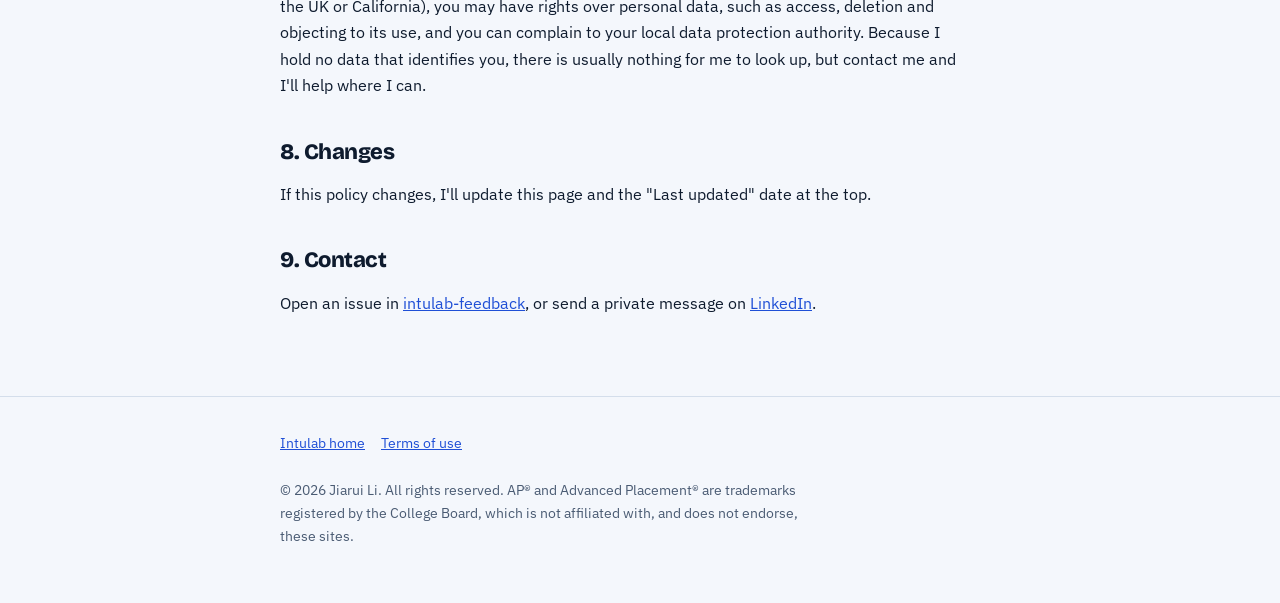
==== commit 5c3f9722: "Self-host the fonts (no Google Fonts requests); privacy policy updated Co-Authored-By: Claude <norep" ====
--- a/privacy.html
+++ b/privacy.html
@@ -6,9 +6,35 @@
 <title>Privacy policy · Intulab</title>
 <meta name="description" content="How Intulab handles your data: no accounts, no cookies, no ads.">
 <link rel="icon" href="data:image/svg+xml,%3Csvg xmlns='http://www.w3.org/2000/svg' viewBox='0 0 32 32'%3E%3Crect width='32' height='32' rx='8' fill='%230A1220'/%3E%3Ccircle cx='16' cy='16' r='4' fill='%235CB8FF'/%3E%3Cellipse cx='16' cy='16' rx='12' ry='5' fill='none' stroke='%23A78BFA' stroke-width='2'/%3E%3C/svg%3E">
-<link rel="preconnect" href="https://fonts.googleapis.com">
-<link rel="preconnect" href="https://fonts.gstatic.com" crossorigin>
-<link rel="stylesheet" href="https://fonts.googleapis.com/css2?family=Bricolage+Grotesque:opsz,wght@12..96,800&family=IBM+Plex+Sans:wght@400;600&family=IBM+Plex+Mono:wght@500&display=swap">
+<style>
+/* Fonts are served from this site (fonts/), not from Google. IBM Plex and STIX Two Text: SIL Open Font License; Bricolage Grotesque: SIL OFL. */
+@font-face{font-family:'Bricolage Grotesque';font-style:normal;font-weight:600;font-display:swap;src:url(fonts/bricolagegrotesque-latin-ext-a4fe79.woff2) format('woff2');unicode-range:U+0100-02BA, U+02BD-02C5, U+02C7-02CC, U+02CE-02D7, U+02DD-02FF, U+0304, U+0308, U+0329, U+1D00-1DBF, U+1E00-1E9F, U+1EF2-1EFF, U+2020, U+20A0-20AB, U+20AD-20C4, U+2113, U+2C60-2C7F, U+A720-A7FF}
+@font-face{font-family:'Bricolage Grotesque';font-style:normal;font-weight:600;font-display:swap;src:url(fonts/bricolagegrotesque-latin-a97232.woff2) format('woff2');unicode-range:U+0000-00FF, U+0131, U+0152-0153, U+02BB-02BC, U+02C6, U+02DA, U+02DC, U+0304, U+0308, U+0329, U+2000-206F, U+20AC, U+2122, U+2191, U+2193, U+2212, U+2215, U+FEFF, U+FFFD}
+@font-face{font-family:'Bricolage Grotesque';font-style:normal;font-weight:800;font-display:swap;src:url(fonts/bricolagegrotesque-latin-ext-a4fe79.woff2) format('woff2');unicode-range:U+0100-02BA, U+02BD-02C5, U+02C7-02CC, U+02CE-02D7, U+02DD-02FF, U+0304, U+0308, U+0329, U+1D00-1DBF, U+1E00-1E9F, U+1EF2-1EFF, U+2020, U+20A0-20AB, U+20AD-20C4, U+2113, U+2C60-2C7F, U+A720-A7FF}
+@font-face{font-family:'Bricolage Grotesque';font-style:normal;font-weight:800;font-display:swap;src:url(fonts/bricolagegrotesque-latin-a97232.woff2) format('woff2');unicode-range:U+0000-00FF, U+0131, U+0152-0153, U+02BB-02BC, U+02C6, U+02DA, U+02DC, U+0304, U+0308, U+0329, U+2000-206F, U+20AC, U+2122, U+2191, U+2193, U+2212, U+2215, U+FEFF, U+FFFD}
+@font-face{font-family:'IBM Plex Mono';font-style:normal;font-weight:400;font-display:swap;src:url(fonts/ibmplexmono-latin-ext-7f25d9.woff2) format('woff2');unicode-range:U+0100-02BA, U+02BD-02C5, U+02C7-02CC, U+02CE-02D7, U+02DD-02FF, U+0304, U+0308, U+0329, U+1D00-1DBF, U+1E00-1E9F, U+1EF2-1EFF, U+2020, U+20A0-20AB, U+20AD-20C4, U+2113, U+2C60-2C7F, U+A720-A7FF}
+@font-face{font-family:'IBM Plex Mono';font-style:normal;font-weight:400;font-display:swap;src:url(fonts/ibmplexmono-latin-d196e8.woff2) format('woff2');unicode-range:U+0000-00FF, U+0131, U+0152-0153, U+02BB-02BC, U+02C6, U+02DA, U+02DC, U+0304, U+0308, U+0329, U+2000-206F, U+20AC, U+2122, U+2191, U+2193, U+2212, U+2215, U+FEFF, U+FFFD}
+@font-face{font-family:'IBM Plex Mono';font-style:normal;font-weight:500;font-display:swap;src:url(fonts/ibmplexmono-latin-ext-b42080.woff2) format('woff2');unicode-range:U+0100-02BA, U+02BD-02C5, U+02C7-02CC, U+02CE-02D7, U+02DD-02FF, U+0304, U+0308, U+0329, U+1D00-1DBF, U+1E00-1E9F, U+1EF2-1EFF, U+2020, U+20A0-20AB, U+20AD-20C4, U+2113, U+2C60-2C7F, U+A720-A7FF}
+@font-face{font-family:'IBM Plex Mono';font-style:normal;font-weight:500;font-display:swap;src:url(fonts/ibmplexmono-latin-a7544c.woff2) format('woff2');unicode-range:U+0000-00FF, U+0131, U+0152-0153, U+02BB-02BC, U+02C6, U+02DA, U+02DC, U+0304, U+0308, U+0329, U+2000-206F, U+20AC, U+2122, U+2191, U+2193, U+2212, U+2215, U+FEFF, U+FFFD}
+@font-face{font-family:'IBM Plex Sans';font-style:italic;font-weight:400;font-display:swap;src:url(fonts/ibmplexsans-greek-72a867.woff2) format('woff2');unicode-range:U+0370-0377, U+037A-037F, U+0384-038A, U+038C, U+038E-03A1, U+03A3-03FF}
+@font-face{font-family:'IBM Plex Sans';font-style:italic;font-weight:400;font-display:swap;src:url(fonts/ibmplexsans-latin-ext-77f5d9.woff2) format('woff2');unicode-range:U+0100-02BA, U+02BD-02C5, U+02C7-02CC, U+02CE-02D7, U+02DD-02FF, U+0304, U+0308, U+0329, U+1D00-1DBF, U+1E00-1E9F, U+1EF2-1EFF, U+2020, U+20A0-20AB, U+20AD-20C4, U+2113, U+2C60-2C7F, U+A720-A7FF}
+@font-face{font-family:'IBM Plex Sans';font-style:italic;font-weight:400;font-display:swap;src:url(fonts/ibmplexsans-latin-46a3d9.woff2) format('woff2');unicode-range:U+0000-00FF, U+0131, U+0152-0153, U+02BB-02BC, U+02C6, U+02DA, U+02DC, U+0304, U+0308, U+0329, U+2000-206F, U+20AC, U+2122, U+2191, U+2193, U+2212, U+2215, U+FEFF, U+FFFD}
+@font-face{font-family:'IBM Plex Sans';font-style:normal;font-weight:400;font-display:swap;src:url(fonts/ibmplexsans-greek-32a517.woff2) format('woff2');unicode-range:U+0370-0377, U+037A-037F, U+0384-038A, U+038C, U+038E-03A1, U+03A3-03FF}
+@font-face{font-family:'IBM Plex Sans';font-style:normal;font-weight:400;font-display:swap;src:url(fonts/ibmplexsans-latin-ext-71c30c.woff2) format('woff2');unicode-range:U+0100-02BA, U+02BD-02C5, U+02C7-02CC, U+02CE-02D7, U+02DD-02FF, U+0304, U+0308, U+0329, U+1D00-1DBF, U+1E00-1E9F, U+1EF2-1EFF, U+2020, U+20A0-20AB, U+20AD-20C4, U+2113, U+2C60-2C7F, U+A720-A7FF}
+@font-face{font-family:'IBM Plex Sans';font-style:normal;font-weight:400;font-display:swap;src:url(fonts/ibmplexsans-latin-a68a20.woff2) format('woff2');unicode-range:U+0000-00FF, U+0131, U+0152-0153, U+02BB-02BC, U+02C6, U+02DA, U+02DC, U+0304, U+0308, U+0329, U+2000-206F, U+20AC, U+2122, U+2191, U+2193, U+2212, U+2215, U+FEFF, U+FFFD}
+@font-face{font-family:'IBM Plex Sans';font-style:normal;font-weight:500;font-display:swap;src:url(fonts/ibmplexsans-greek-32a517.woff2) format('woff2');unicode-range:U+0370-0377, U+037A-037F, U+0384-038A, U+038C, U+038E-03A1, U+03A3-03FF}
+@font-face{font-family:'IBM Plex Sans';font-style:normal;font-weight:500;font-display:swap;src:url(fonts/ibmplexsans-latin-ext-71c30c.woff2) format('woff2');unicode-range:U+0100-02BA, U+02BD-02C5, U+02C7-02CC, U+02CE-02D7, U+02DD-02FF, U+0304, U+0308, U+0329, U+1D00-1DBF, U+1E00-1E9F, U+1EF2-1EFF, U+2020, U+20A0-20AB, U+20AD-20C4, U+2113, U+2C60-2C7F, U+A720-A7FF}
+@font-face{font-family:'IBM Plex Sans';font-style:normal;font-weight:500;font-display:swap;src:url(fonts/ibmplexsans-latin-a68a20.woff2) format('woff2');unicode-range:U+0000-00FF, U+0131, U+0152-0153, U+02BB-02BC, U+02C6, U+02DA, U+02DC, U+0304, U+0308, U+0329, U+2000-206F, U+20AC, U+2122, U+2191, U+2193, U+2212, U+2215, U+FEFF, U+FFFD}
+@font-face{font-family:'IBM Plex Sans';font-style:normal;font-weight:600;font-display:swap;src:url(fonts/ibmplexsans-greek-32a517.woff2) format('woff2');unicode-range:U+0370-0377, U+037A-037F, U+0384-038A, U+038C, U+038E-03A1, U+03A3-03FF}
+@font-face{font-family:'IBM Plex Sans';font-style:normal;font-weight:600;font-display:swap;src:url(fonts/ibmplexsans-latin-ext-71c30c.woff2) format('woff2');unicode-range:U+0100-02BA, U+02BD-02C5, U+02C7-02CC, U+02CE-02D7, U+02DD-02FF, U+0304, U+0308, U+0329, U+1D00-1DBF, U+1E00-1E9F, U+1EF2-1EFF, U+2020, U+20A0-20AB, U+20AD-20C4, U+2113, U+2C60-2C7F, U+A720-A7FF}
+@font-face{font-family:'IBM Plex Sans';font-style:normal;font-weight:600;font-display:swap;src:url(fonts/ibmplexsans-latin-a68a20.woff2) format('woff2');unicode-range:U+0000-00FF, U+0131, U+0152-0153, U+02BB-02BC, U+02C6, U+02DA, U+02DC, U+0304, U+0308, U+0329, U+2000-206F, U+20AC, U+2122, U+2191, U+2193, U+2212, U+2215, U+FEFF, U+FFFD}
+@font-face{font-family:'STIX Two Text';font-style:italic;font-weight:400;font-display:swap;src:url(fonts/stixtwotext-greek-d419c9.woff2) format('woff2');unicode-range:U+0370-0377, U+037A-037F, U+0384-038A, U+038C, U+038E-03A1, U+03A3-03FF}
+@font-face{font-family:'STIX Two Text';font-style:italic;font-weight:400;font-display:swap;src:url(fonts/stixtwotext-latin-ext-4cd443.woff2) format('woff2');unicode-range:U+0100-02BA, U+02BD-02C5, U+02C7-02CC, U+02CE-02D7, U+02DD-02FF, U+0304, U+0308, U+0329, U+1D00-1DBF, U+1E00-1E9F, U+1EF2-1EFF, U+2020, U+20A0-20AB, U+20AD-20C4, U+2113, U+2C60-2C7F, U+A720-A7FF}
+@font-face{font-family:'STIX Two Text';font-style:italic;font-weight:400;font-display:swap;src:url(fonts/stixtwotext-latin-cf8f5a.woff2) format('woff2');unicode-range:U+0000-00FF, U+0131, U+0152-0153, U+02BB-02BC, U+02C6, U+02DA, U+02DC, U+0304, U+0308, U+0329, U+2000-206F, U+20AC, U+2122, U+2191, U+2193, U+2212, U+2215, U+FEFF, U+FFFD}
+@font-face{font-family:'STIX Two Text';font-style:normal;font-weight:400;font-display:swap;src:url(fonts/stixtwotext-greek-191a07.woff2) format('woff2');unicode-range:U+0370-0377, U+037A-037F, U+0384-038A, U+038C, U+038E-03A1, U+03A3-03FF}
+@font-face{font-family:'STIX Two Text';font-style:normal;font-weight:400;font-display:swap;src:url(fonts/stixtwotext-latin-ext-925ed5.woff2) format('woff2');unicode-range:U+0100-02BA, U+02BD-02C5, U+02C7-02CC, U+02CE-02D7, U+02DD-02FF, U+0304, U+0308, U+0329, U+1D00-1DBF, U+1E00-1E9F, U+1EF2-1EFF, U+2020, U+20A0-20AB, U+20AD-20C4, U+2113, U+2C60-2C7F, U+A720-A7FF}
+@font-face{font-family:'STIX Two Text';font-style:normal;font-weight:400;font-display:swap;src:url(fonts/stixtwotext-latin-5cd9c2.woff2) format('woff2');unicode-range:U+0000-00FF, U+0131, U+0152-0153, U+02BB-02BC, U+02C6, U+02DA, U+02DC, U+0304, U+0308, U+0329, U+2000-206F, U+20AC, U+2122, U+2191, U+2193, U+2212, U+2215, U+FEFF, U+FFFD}
+</style>
 <script>try{var t=localStorage.getItem('hub-theme');if(t==='light'||t==='dark')document.documentElement.setAttribute('data-theme',t);}catch(e){}</script>
 <link rel="stylesheet" href="legal.css">
 </head>
@@ -68,7 +94,7 @@
   <p>Like any website, these pages are delivered by other companies. Your browser connects to them, which shares your IP address and basic browser details with them:</p>
   <ul>
     <li><strong>GitHub Pages</strong> hosts the sites. See the <a href="https://docs.github.com/en/site-policy/privacy-policies/github-general-privacy-statement" rel="noopener">GitHub Privacy Statement</a>.</li>
-    <li><strong>Google Fonts</strong> provides the typefaces, so Google receives your IP address when a page loads. See <a href="https://developers.google.com/fonts/faq/privacy" rel="noopener">Google Fonts privacy</a>. If you block <code>fonts.googleapis.com</code>, the sites still work and use your device's fonts.</li>
+    <li><strong>Fonts</strong> are served from the sites themselves, so no font company sees your visit.</li>
     <li><strong>GoatCounter</strong>, as described above.</li>
   </ul>
 
@@ -87,7 +113,7 @@
     <li>Turn on Do Not Track or Global Privacy Control, or use a content blocker, to stop page-view counting.</li>
     <li>Ask me to delete a report you filed, or anything else, using the contact options below.</li>
   </ul>
-  <p><strong>Where you live.</strong> The sites are free, run by one person, and open to anyone. The only personal data involved is what your browser shares to load a page (such as your IP address), which GitHub, Google and GoatCounter handle as described above. I don't sell personal information or share it for advertising, and I don't build profiles. Depending on where you live (for example the EU, the UK or California), you may have rights over personal data, such as access, deletion and objecting to its use, and you can complain to your local data protection authority. Because I hold no data that identifies you, there is usually nothing for me to look up, but contact me and I'll help where I can.</p>
+  <p><strong>Where you live.</strong> The sites are free, run by one person, and open to anyone. The only personal data involved is what your browser shares to load a page (such as your IP address), which GitHub and GoatCounter handle as described above. I don't sell personal information or share it for advertising, and I don't build profiles. Depending on where you live (for example the EU, the UK or California), you may have rights over personal data, such as access, deletion and objecting to its use, and you can complain to your local data protection authority. Because I hold no data that identifies you, there is usually nothing for me to look up, but contact me and I'll help where I can.</p>
 
   <h2>8. Changes</h2>
   <p>If this policy changes, I'll update this page and the "Last updated" date at the top.</p>
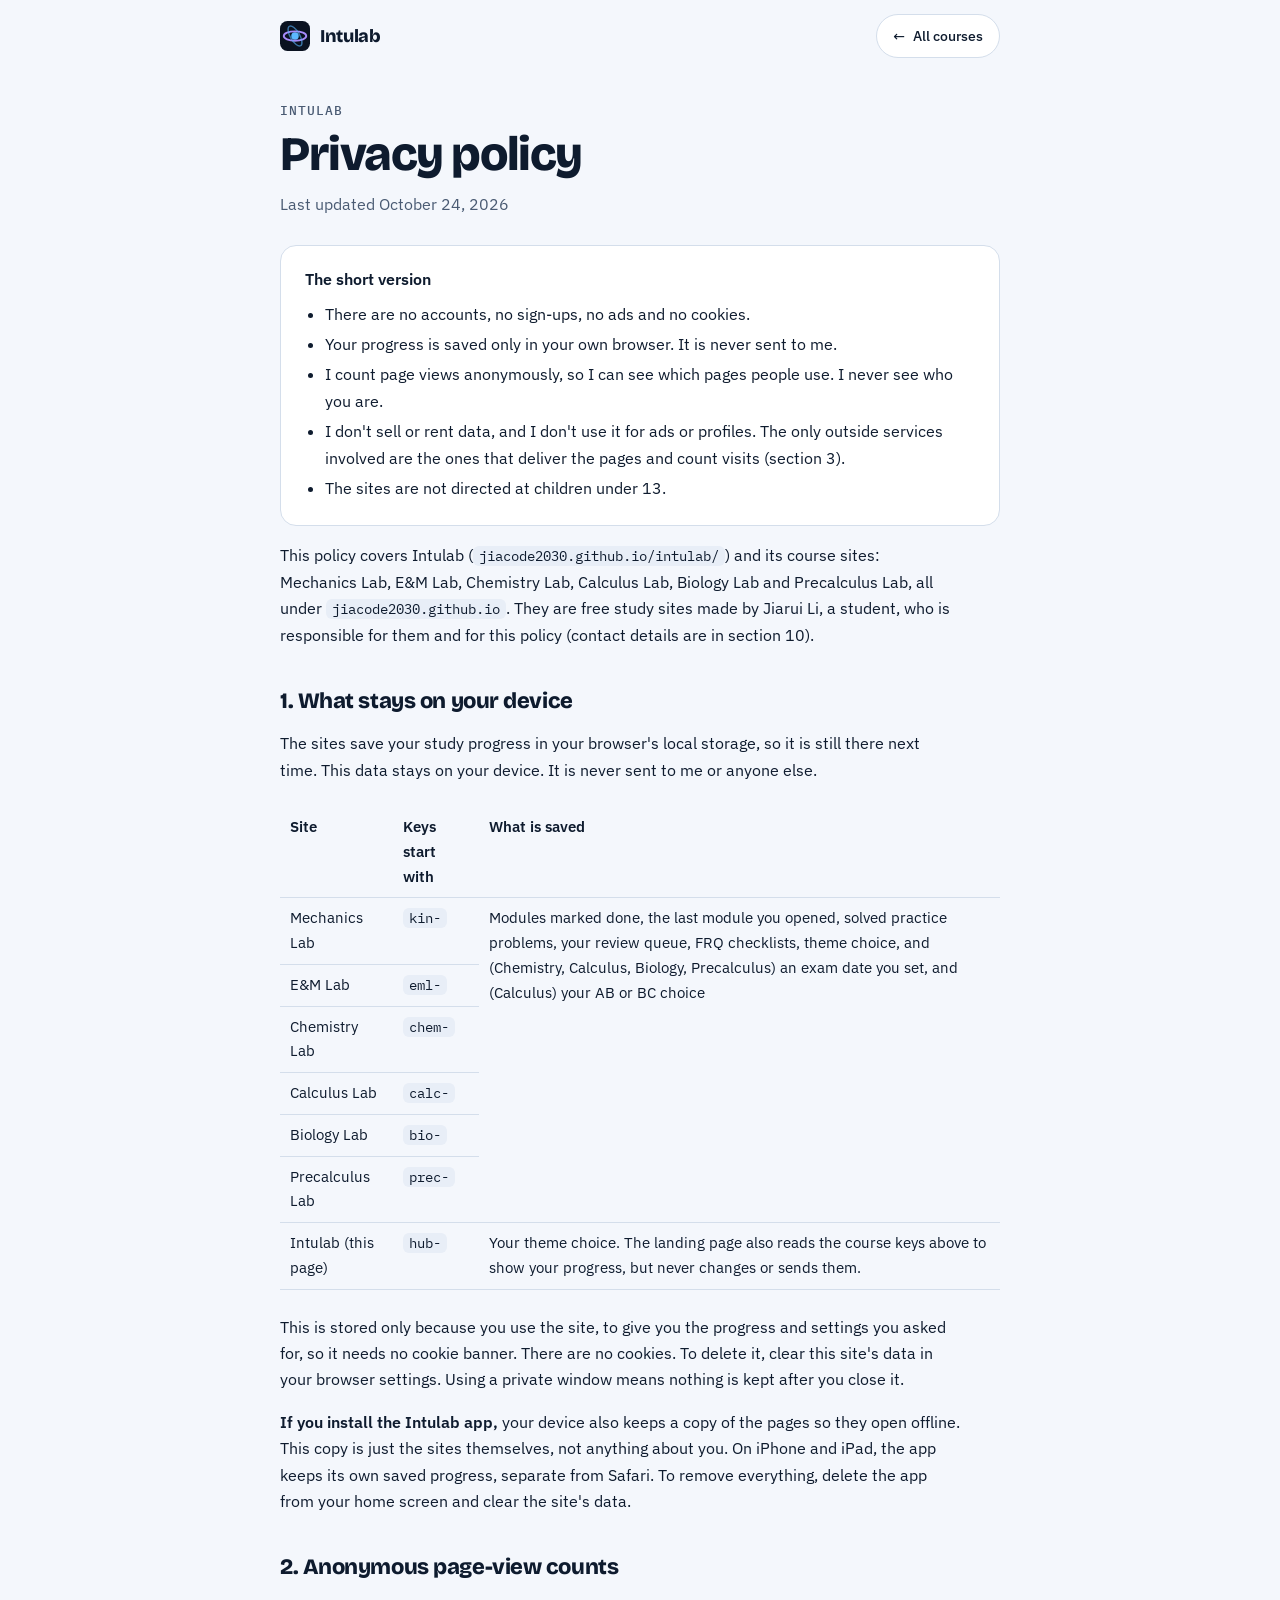
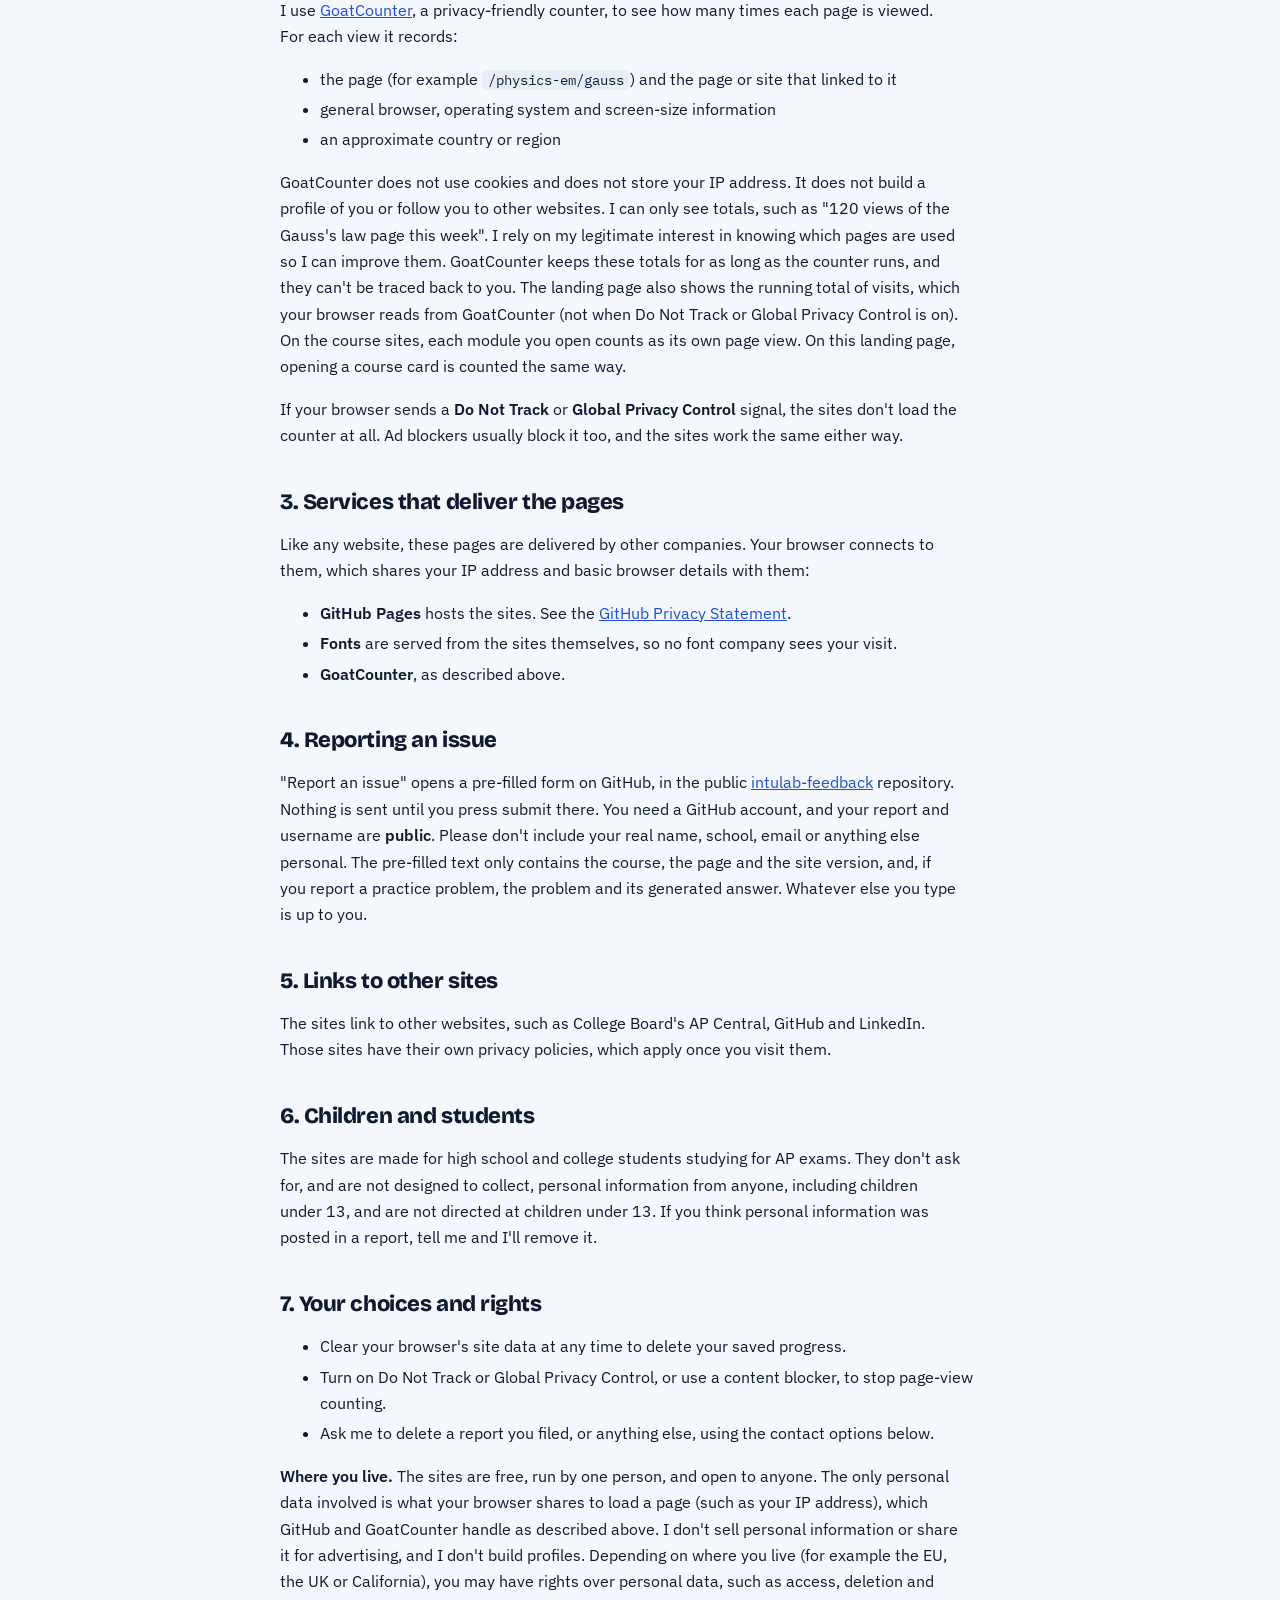
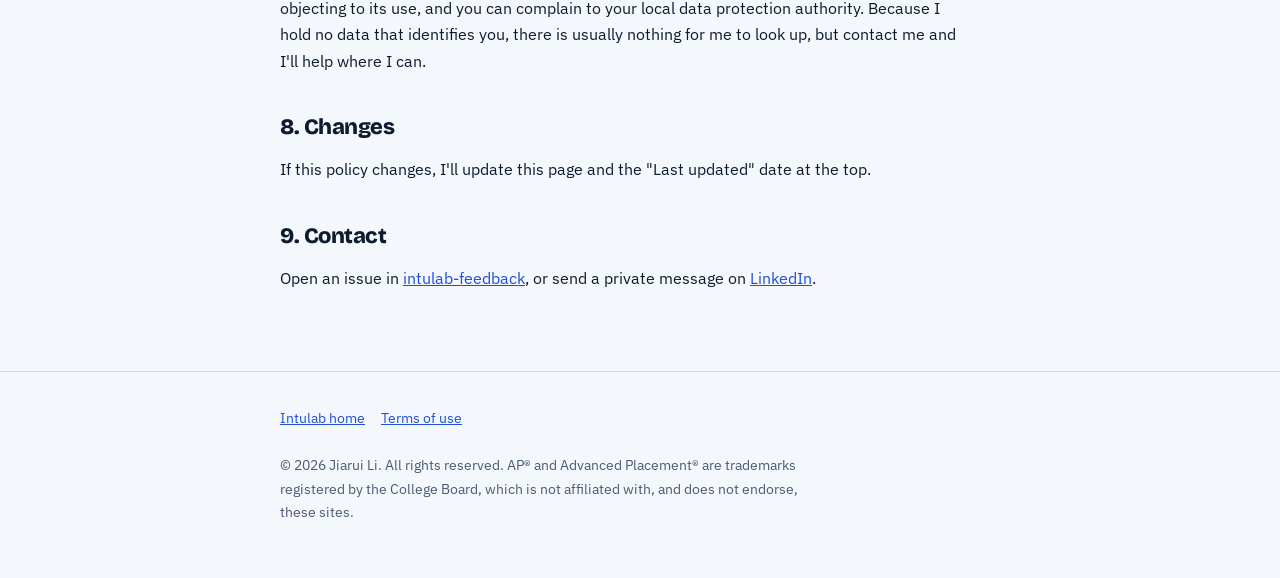
==== commit c71994f2: "Landing page: restore the earlier design (interactive pointer field, subject chips, original course " ====
--- a/privacy.html
+++ b/privacy.html
@@ -75,7 +75,7 @@
     <tr><td>Calculus Lab</td><td><code>calc-</code></td></tr>
     <tr><td>Biology Lab</td><td><code>bio-</code></td></tr>
     <tr><td>Precalculus Lab</td><td><code>prec-</code></td></tr>
-    <tr><td>Intulab (this page)</td><td><code>hub-</code></td><td>Your theme choice. The landing page also reads the course keys above to show your progress and your last module, but never changes or sends them.</td></tr>
+    <tr><td>Intulab (this page)</td><td><code>hub-</code></td><td>Your theme choice. The landing page also reads the course keys above to show your progress, but never changes or sends them.</td></tr>
   </table></div>
   <p>This is stored only because you use the site, to give you the progress and settings you asked for, so it needs no cookie banner. There are no cookies. To delete it, clear this site's data in your browser settings. Using a private window means nothing is kept after you close it.</p>
   <p><strong>If you install the Intulab app,</strong> your device also keeps a copy of the pages so they open offline. This copy is just the sites themselves, not anything about you. On iPhone and iPad, the app keeps its own saved progress, separate from Safari. To remove everything, delete the app from your home screen and clear the site's data.</p>
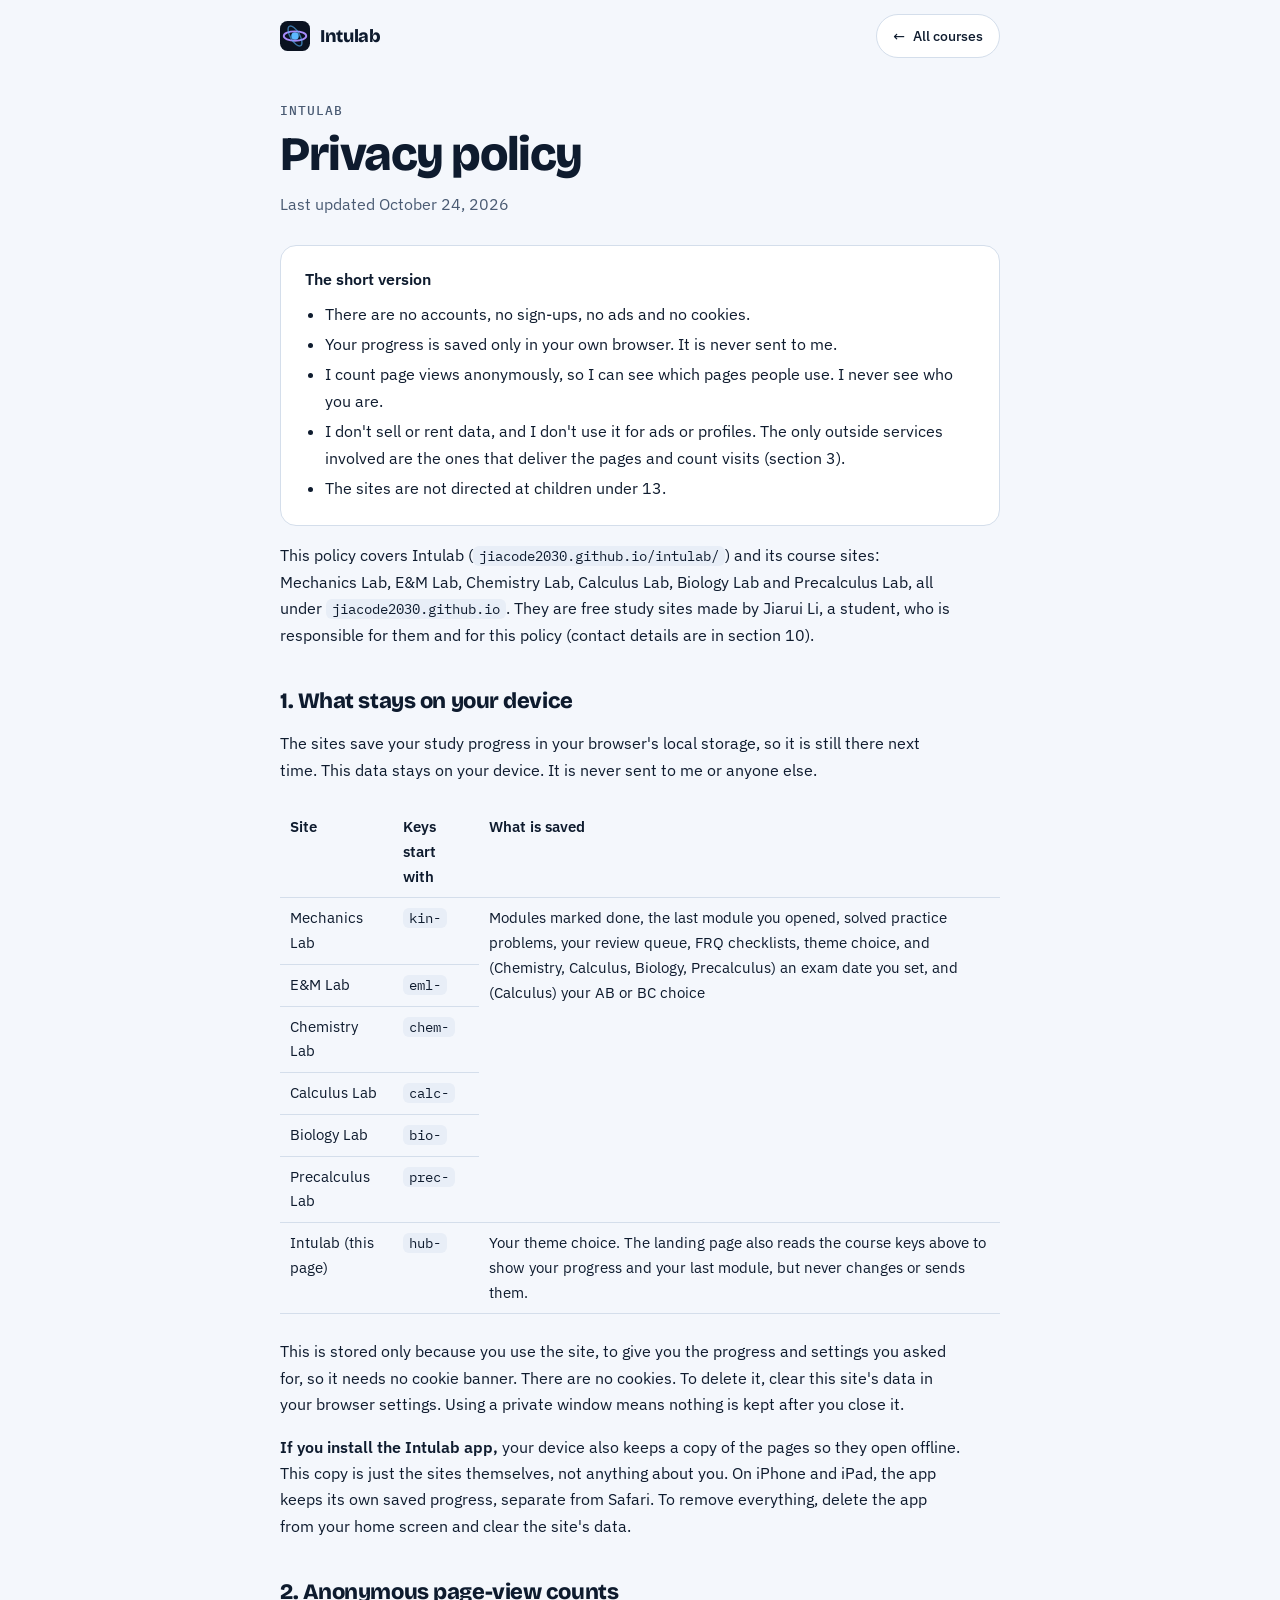
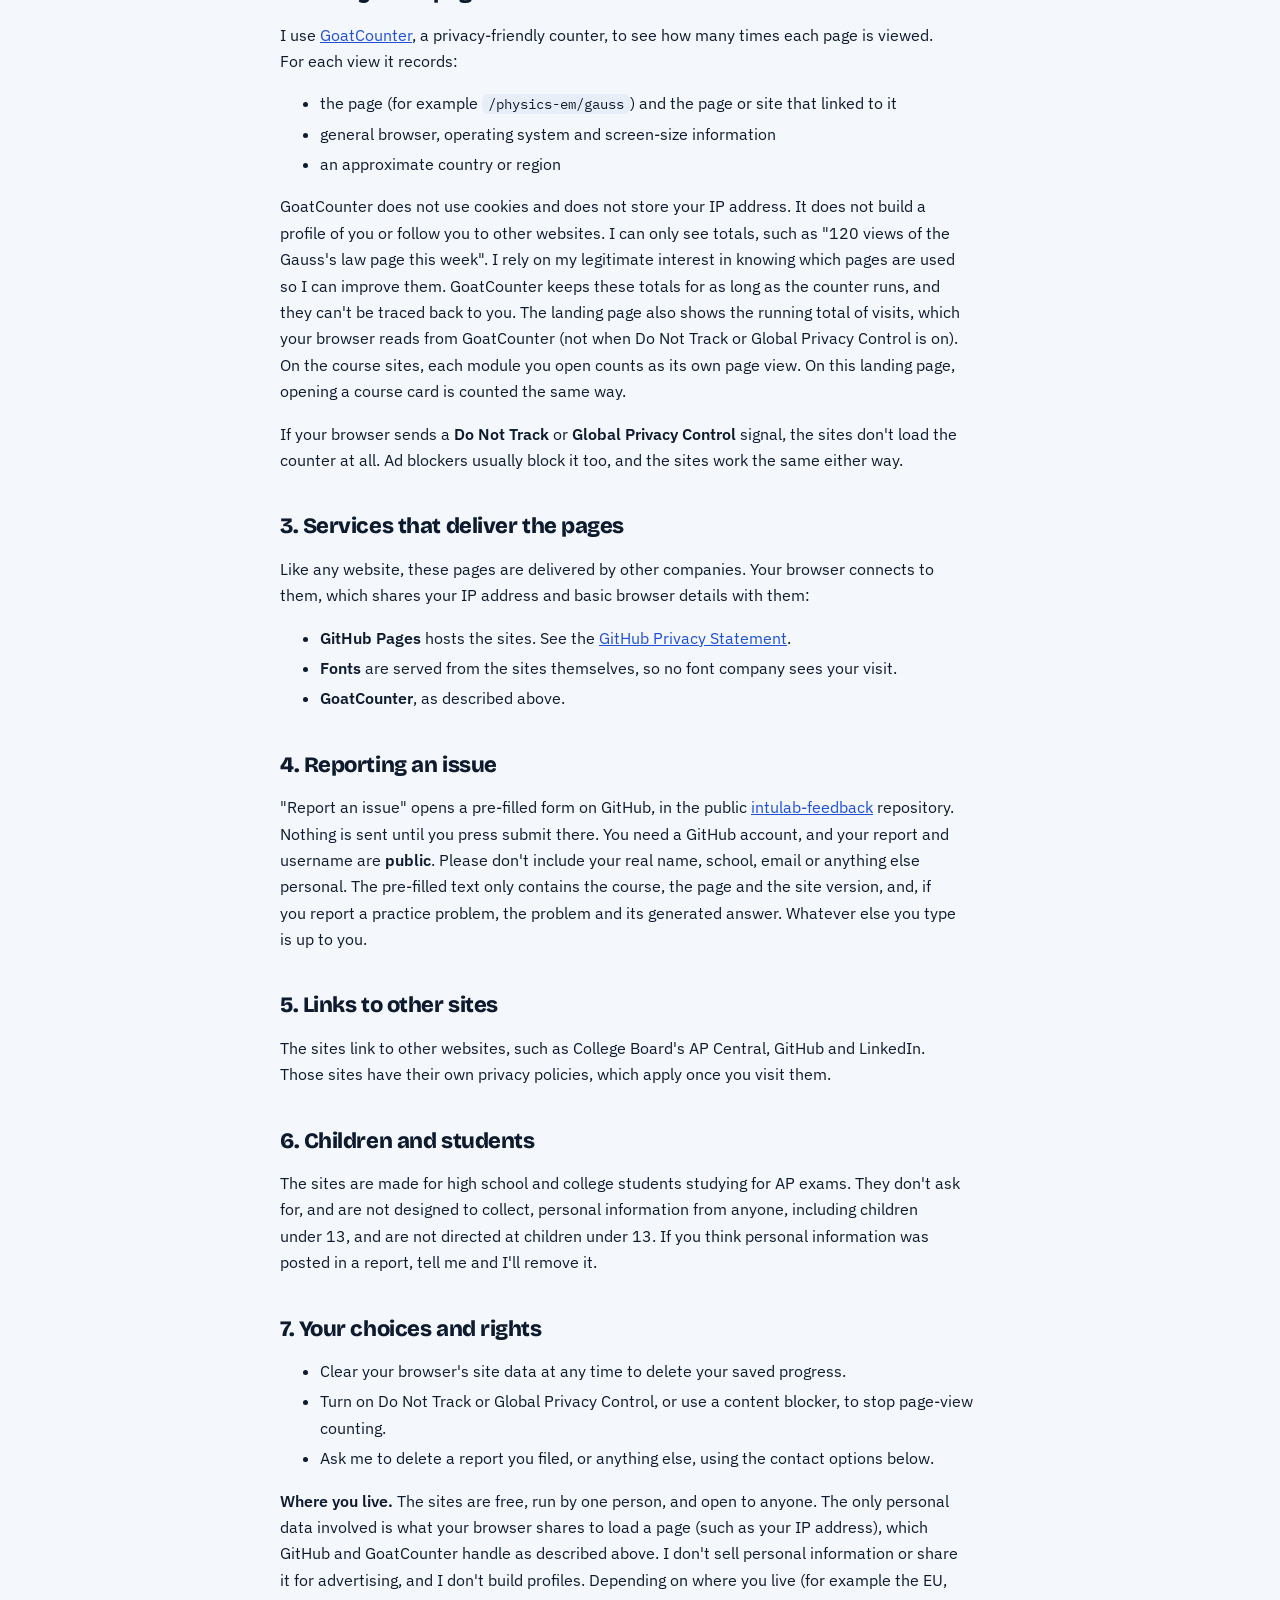
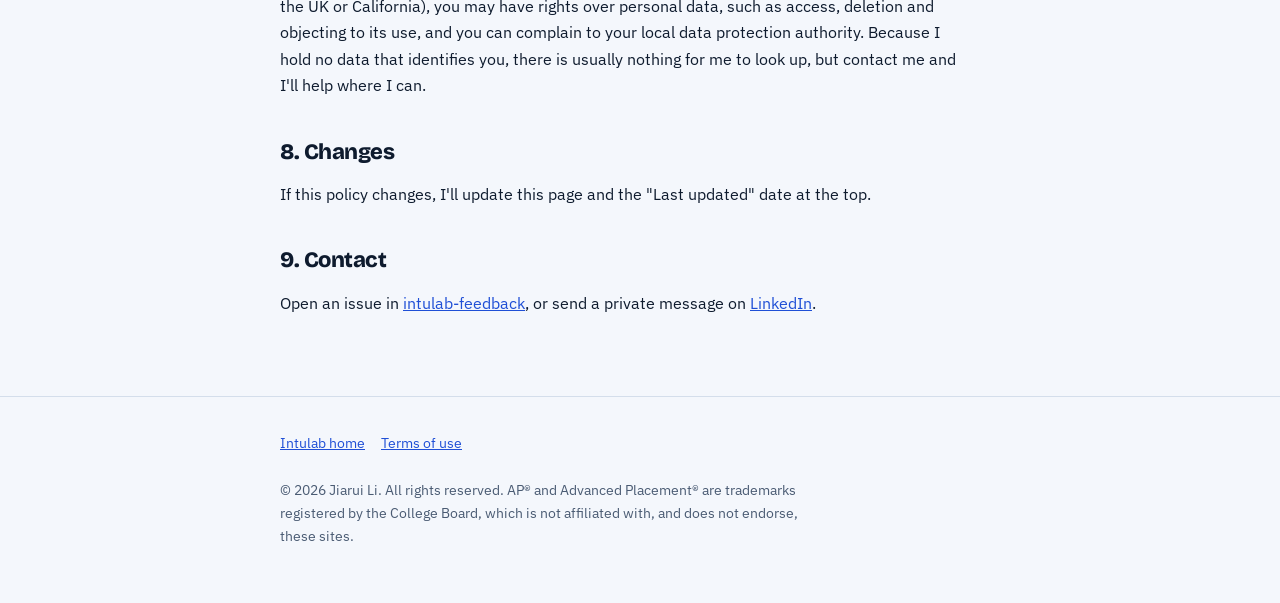
==== commit fe34b8ef: "Landing page: bring back the "Pick up where you left off" strip Same strip as before (above Courses," ====
--- a/privacy.html
+++ b/privacy.html
@@ -75,7 +75,7 @@
     <tr><td>Calculus Lab</td><td><code>calc-</code></td></tr>
     <tr><td>Biology Lab</td><td><code>bio-</code></td></tr>
     <tr><td>Precalculus Lab</td><td><code>prec-</code></td></tr>
-    <tr><td>Intulab (this page)</td><td><code>hub-</code></td><td>Your theme choice. The landing page also reads the course keys above to show your progress, but never changes or sends them.</td></tr>
+    <tr><td>Intulab (this page)</td><td><code>hub-</code></td><td>Your theme choice. The landing page also reads the course keys above to show your progress and your last module, but never changes or sends them.</td></tr>
   </table></div>
   <p>This is stored only because you use the site, to give you the progress and settings you asked for, so it needs no cookie banner. There are no cookies. To delete it, clear this site's data in your browser settings. Using a private window means nothing is kept after you close it.</p>
   <p><strong>If you install the Intulab app,</strong> your device also keeps a copy of the pages so they open offline. This copy is just the sites themselves, not anything about you. On iPhone and iPad, the app keeps its own saved progress, separate from Safari. To remove everything, delete the app from your home screen and clear the site's data.</p>
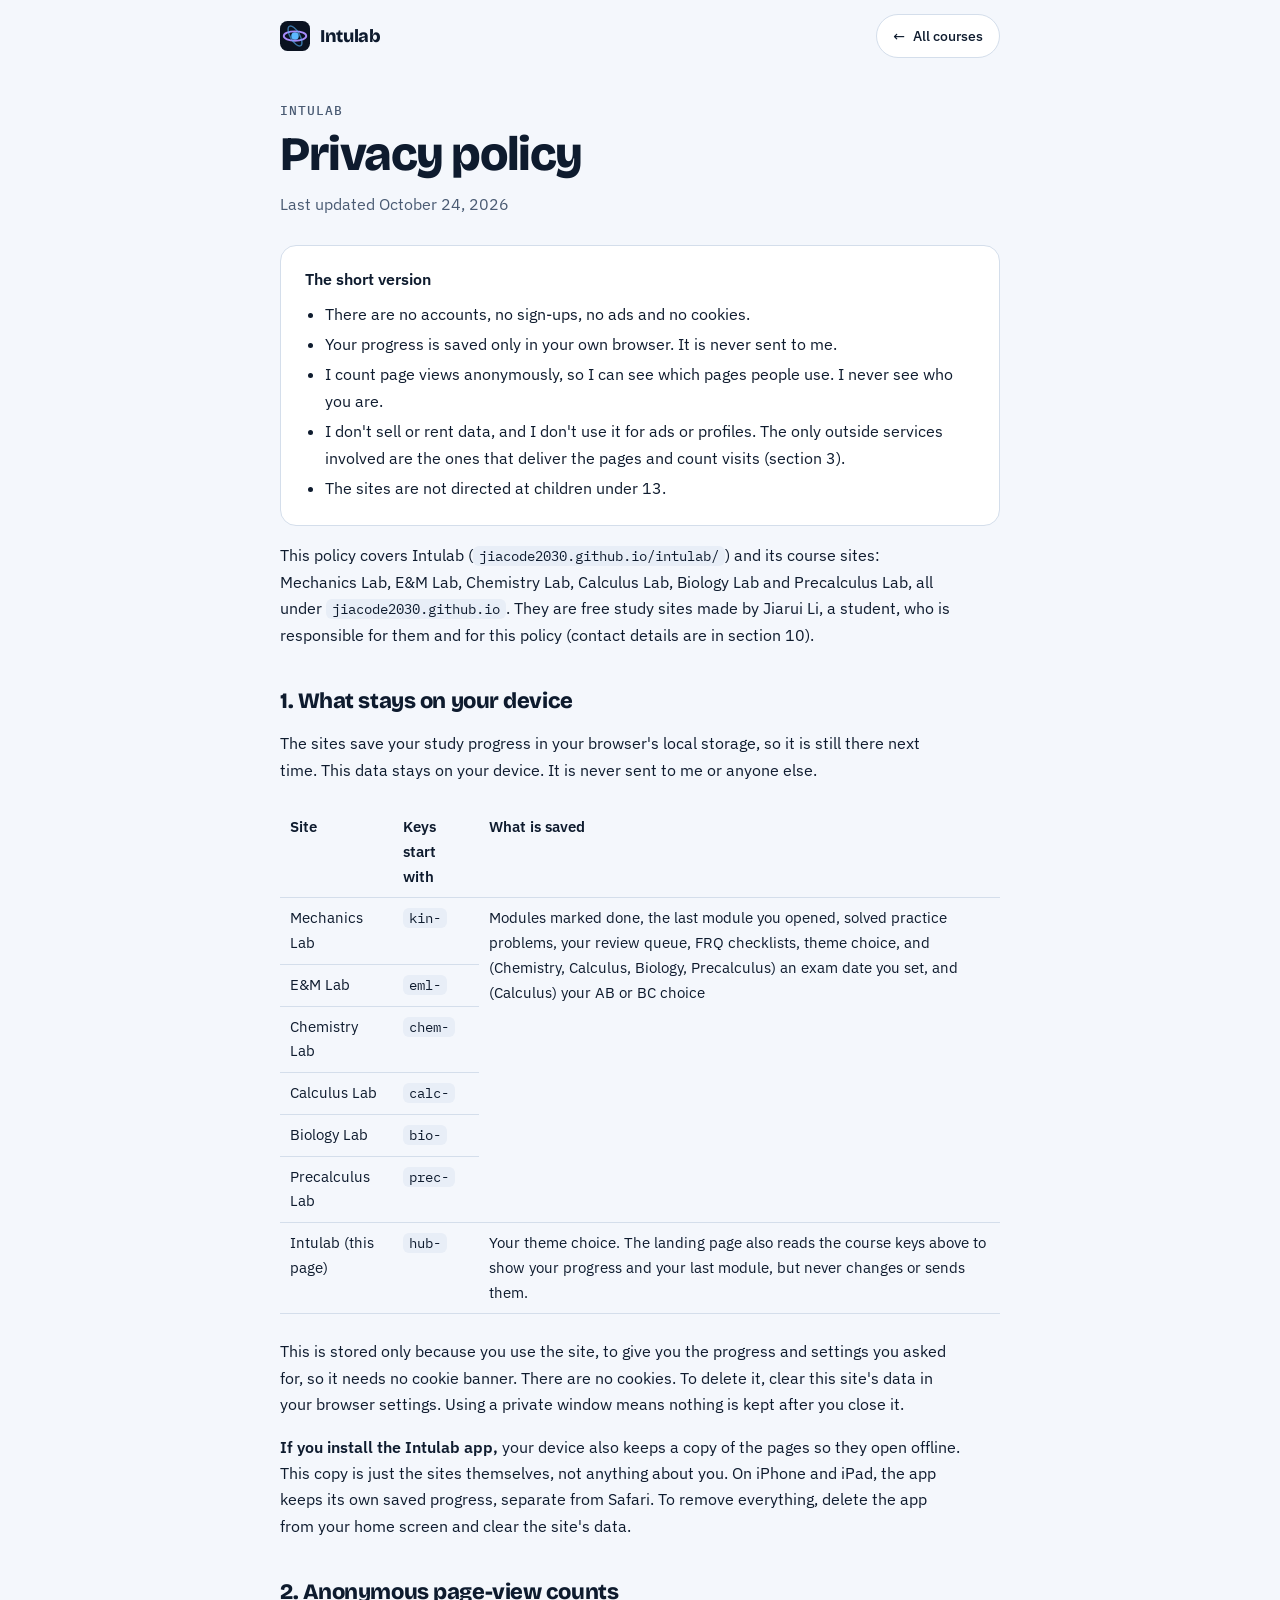
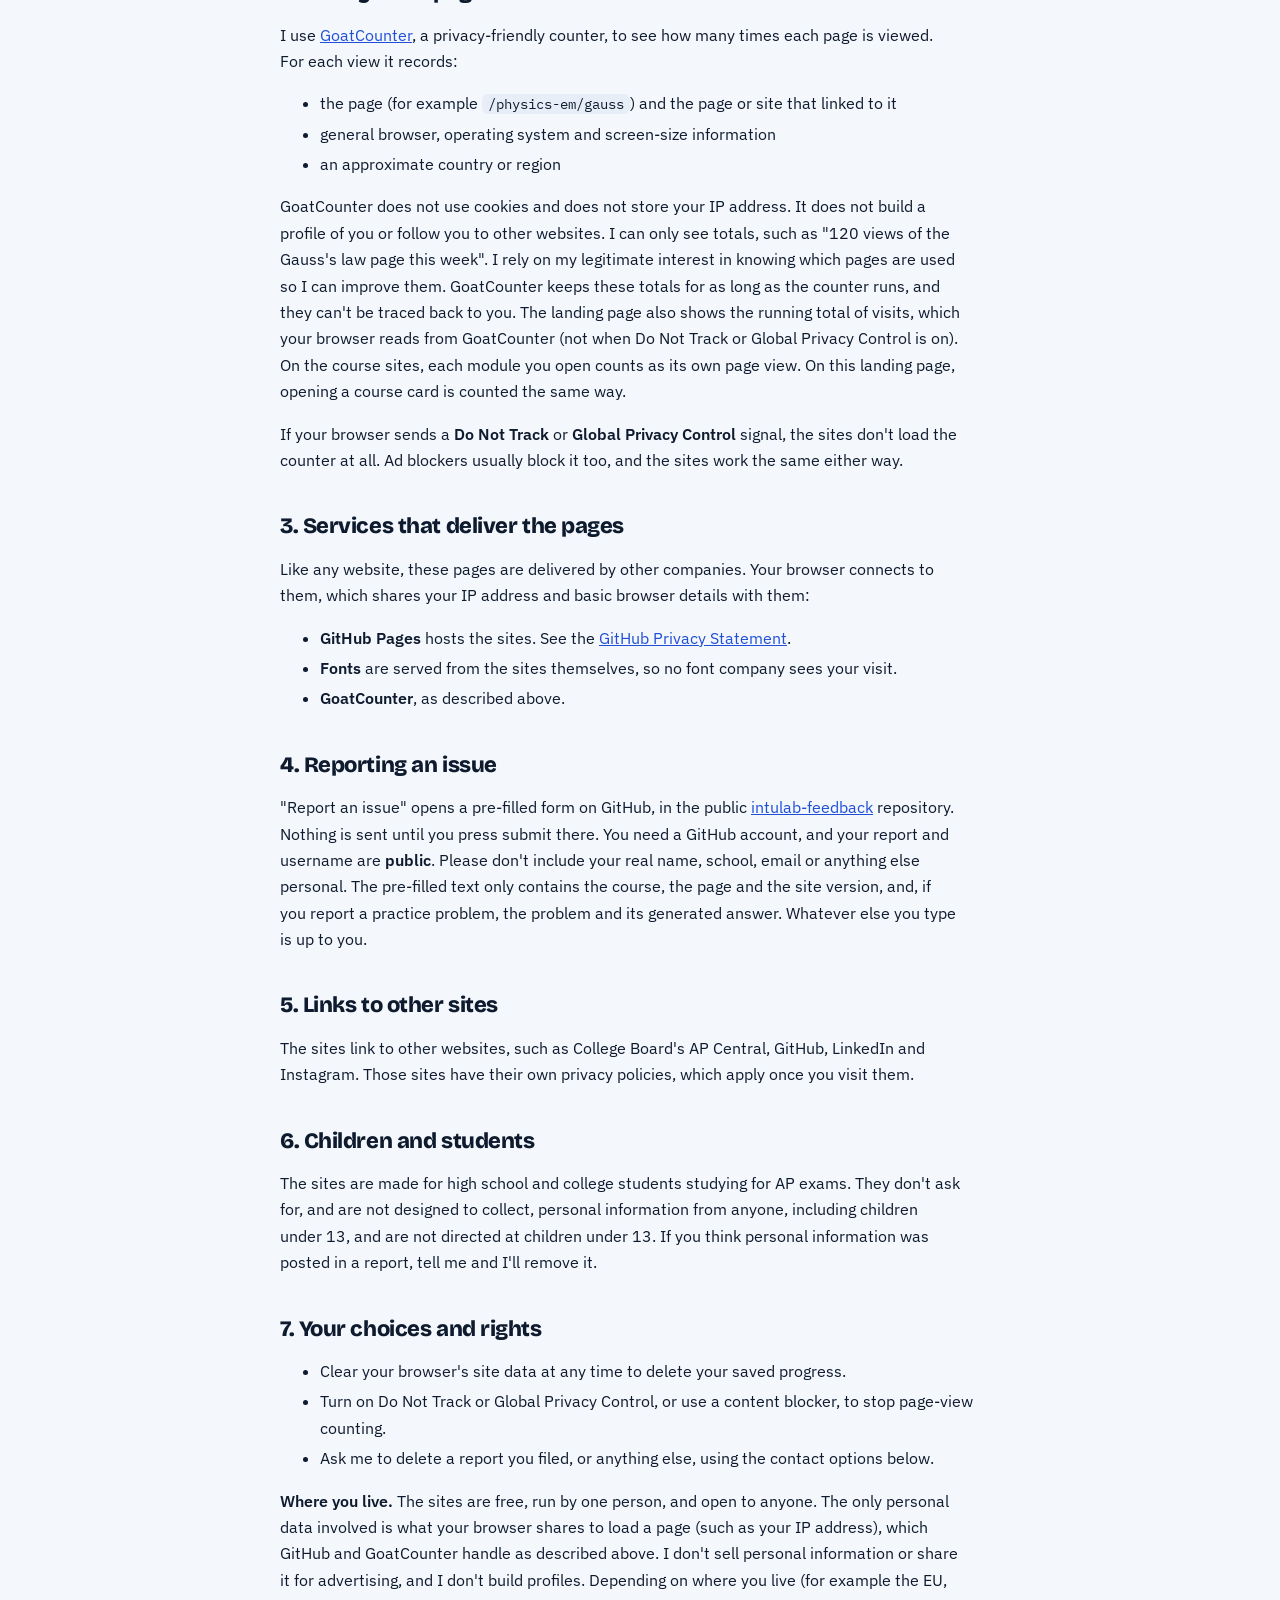
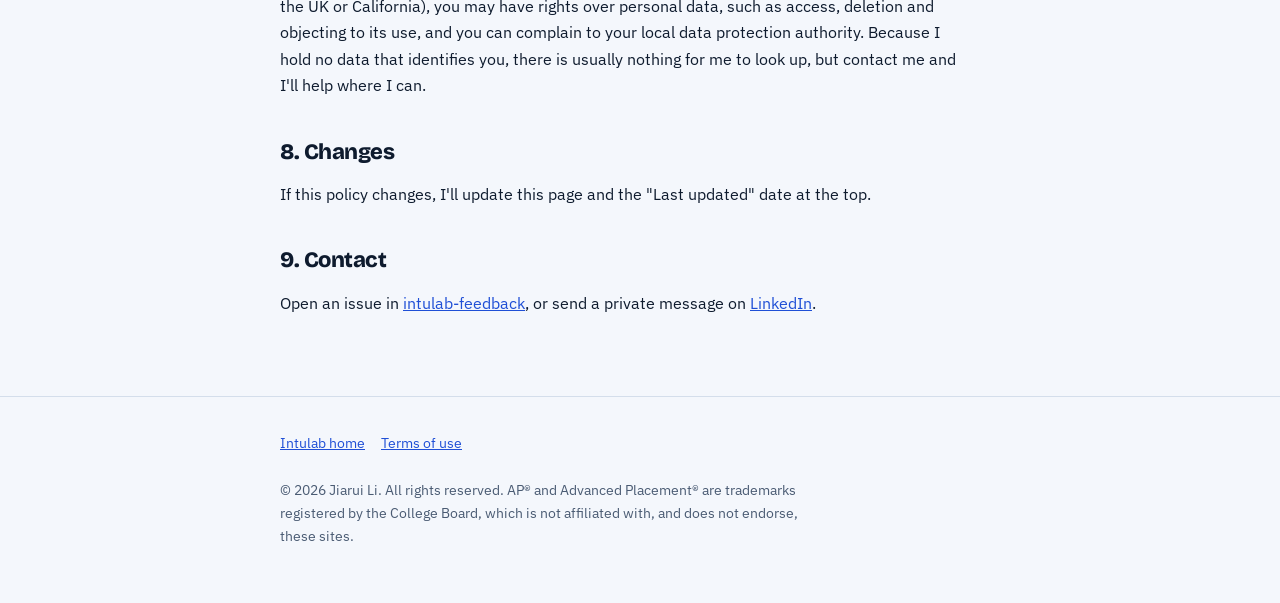
==== commit f2a2d023: "Add the Intulab Instagram link next to LinkedIn (landing footer and each lab's overview footer); pri" ====
--- a/privacy.html
+++ b/privacy.html
@@ -4,6 +4,7 @@
 <meta charset="utf-8">
 <meta name="viewport" content="width=device-width, initial-scale=1">
 <title>Privacy policy · Intulab</title>
+<link rel="canonical" href="https://jiacode2030.github.io/intulab/privacy.html">
 <meta name="description" content="How Intulab handles your data: no accounts, no cookies, no ads.">
 <link rel="icon" href="data:image/svg+xml,%3Csvg xmlns='http://www.w3.org/2000/svg' viewBox='0 0 32 32'%3E%3Crect width='32' height='32' rx='8' fill='%230A1220'/%3E%3Ccircle cx='16' cy='16' r='4' fill='%235CB8FF'/%3E%3Cellipse cx='16' cy='16' rx='12' ry='5' fill='none' stroke='%23A78BFA' stroke-width='2'/%3E%3C/svg%3E">
 <style>
@@ -102,7 +103,7 @@
   <p>"Report an issue" opens a pre-filled form on GitHub, in the public <a href="https://github.com/jiacode2030/intulab-feedback" rel="noopener">intulab-feedback</a> repository. Nothing is sent until you press submit there. You need a GitHub account, and your report and username are <strong>public</strong>. Please don't include your real name, school, email or anything else personal. The pre-filled text only contains the course, the page and the site version, and, if you report a practice problem, the problem and its generated answer. Whatever else you type is up to you.</p>
 
   <h2>5. Links to other sites</h2>
-  <p>The sites link to other websites, such as College Board's AP Central, GitHub and LinkedIn. Those sites have their own privacy policies, which apply once you visit them.</p>
+  <p>The sites link to other websites, such as College Board's AP Central, GitHub, LinkedIn and Instagram. Those sites have their own privacy policies, which apply once you visit them.</p>
 
   <h2>6. Children and students</h2>
   <p>The sites are made for high school and college students studying for AP exams. They don't ask for, and are not designed to collect, personal information from anyone, including children under 13, and are not directed at children under 13. If you think personal information was posted in a report, tell me and I'll remove it.</p>
